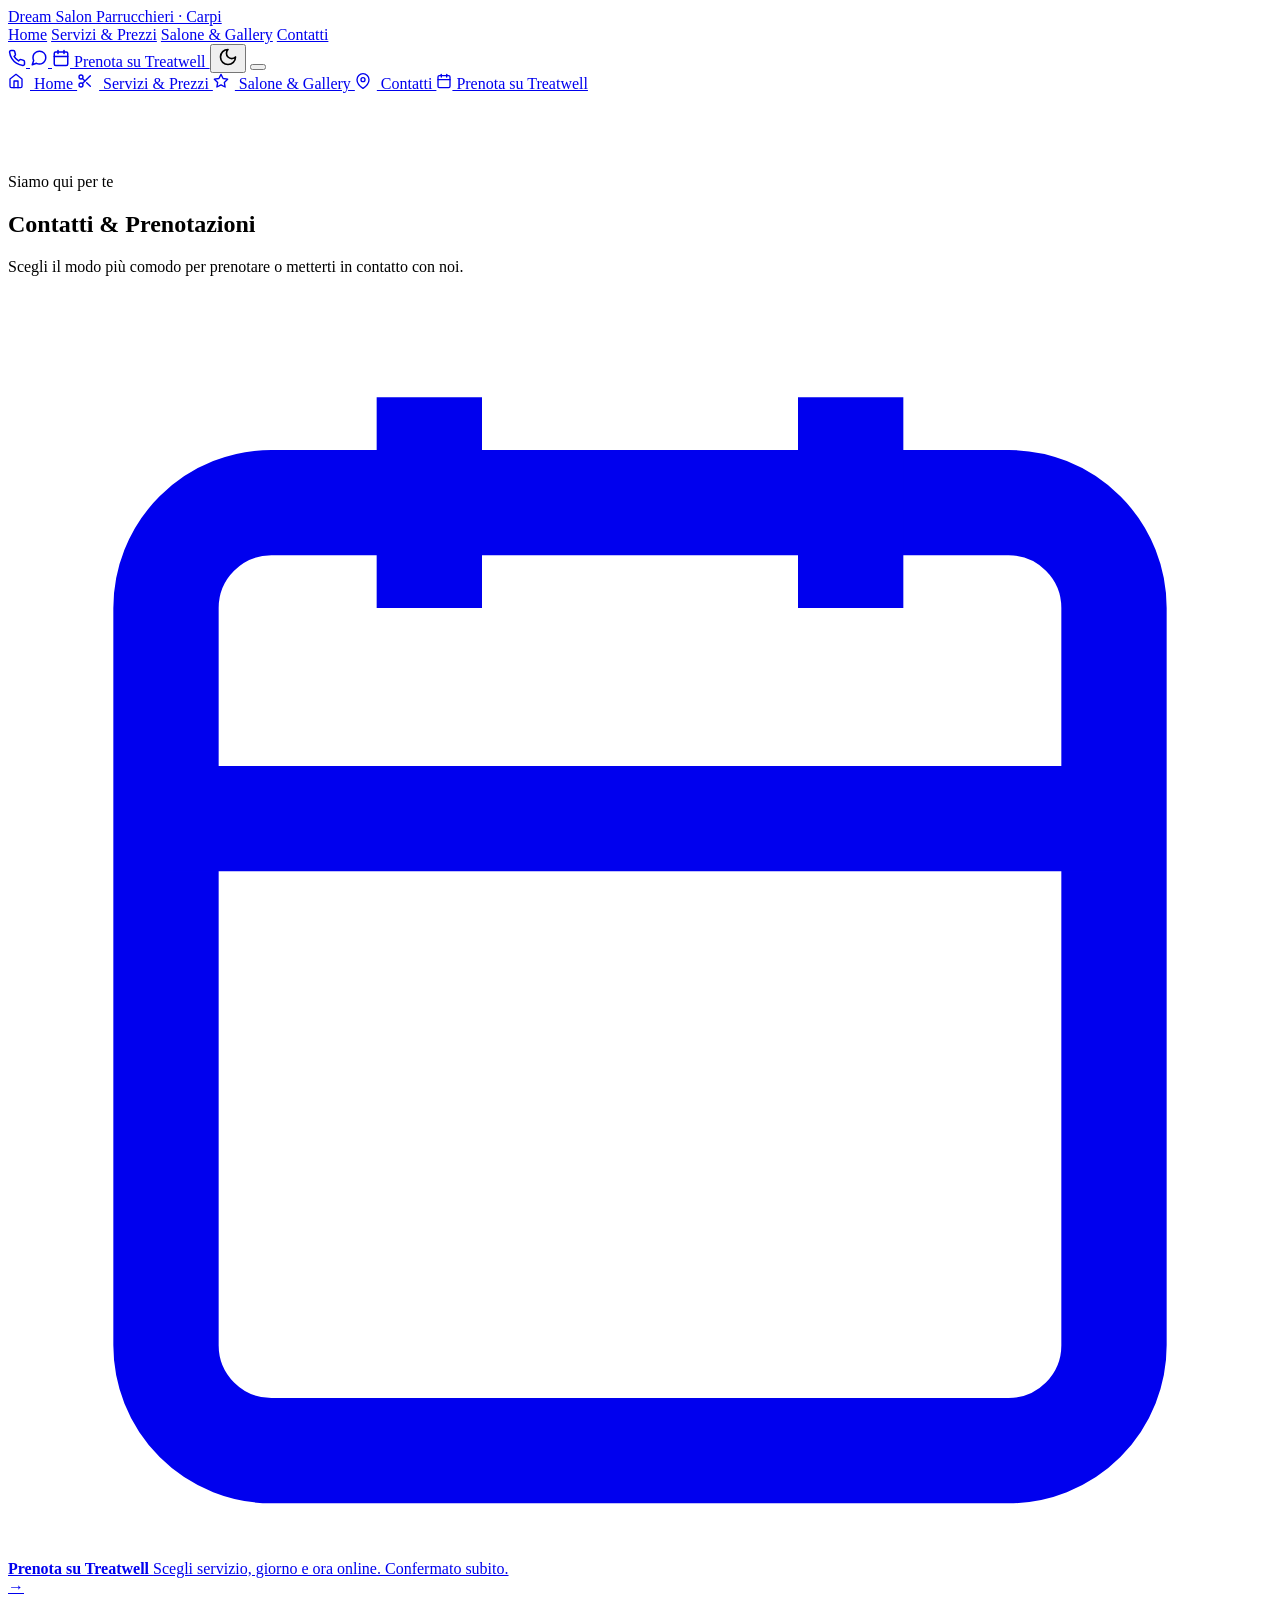
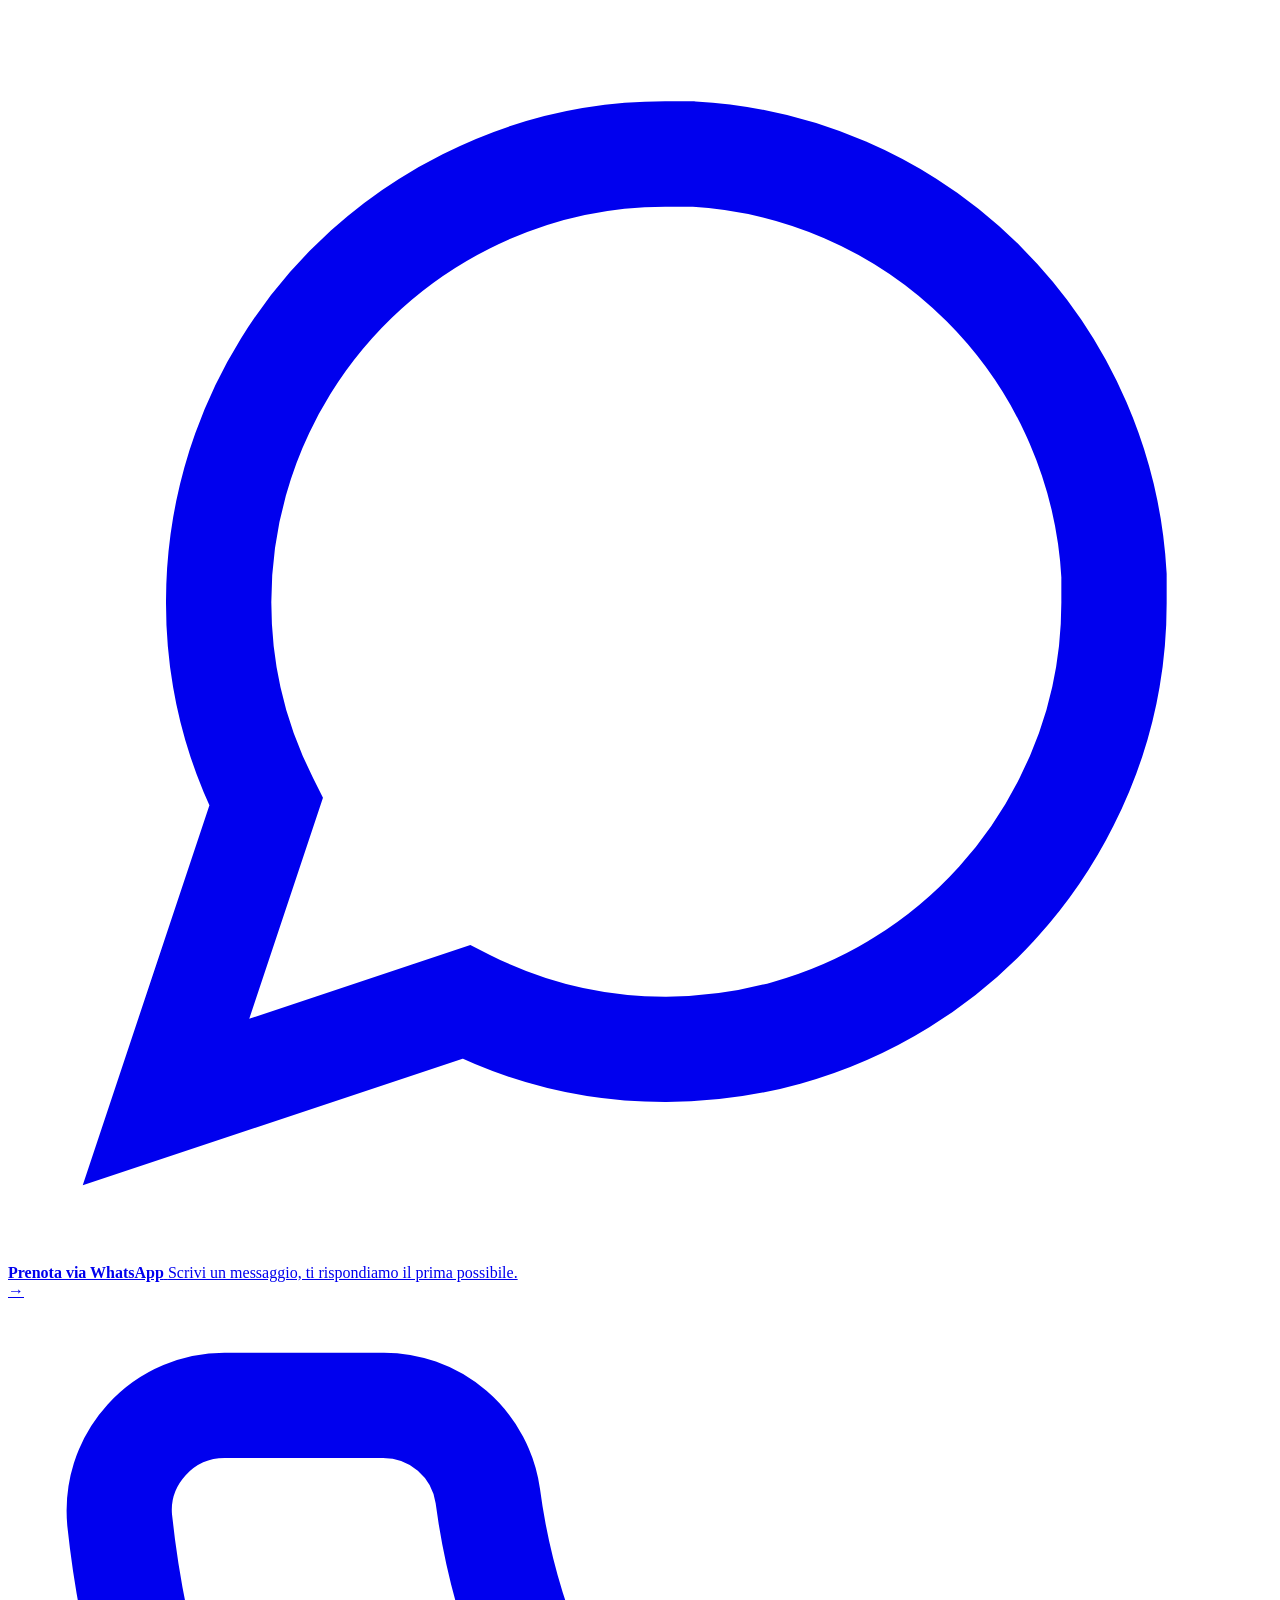
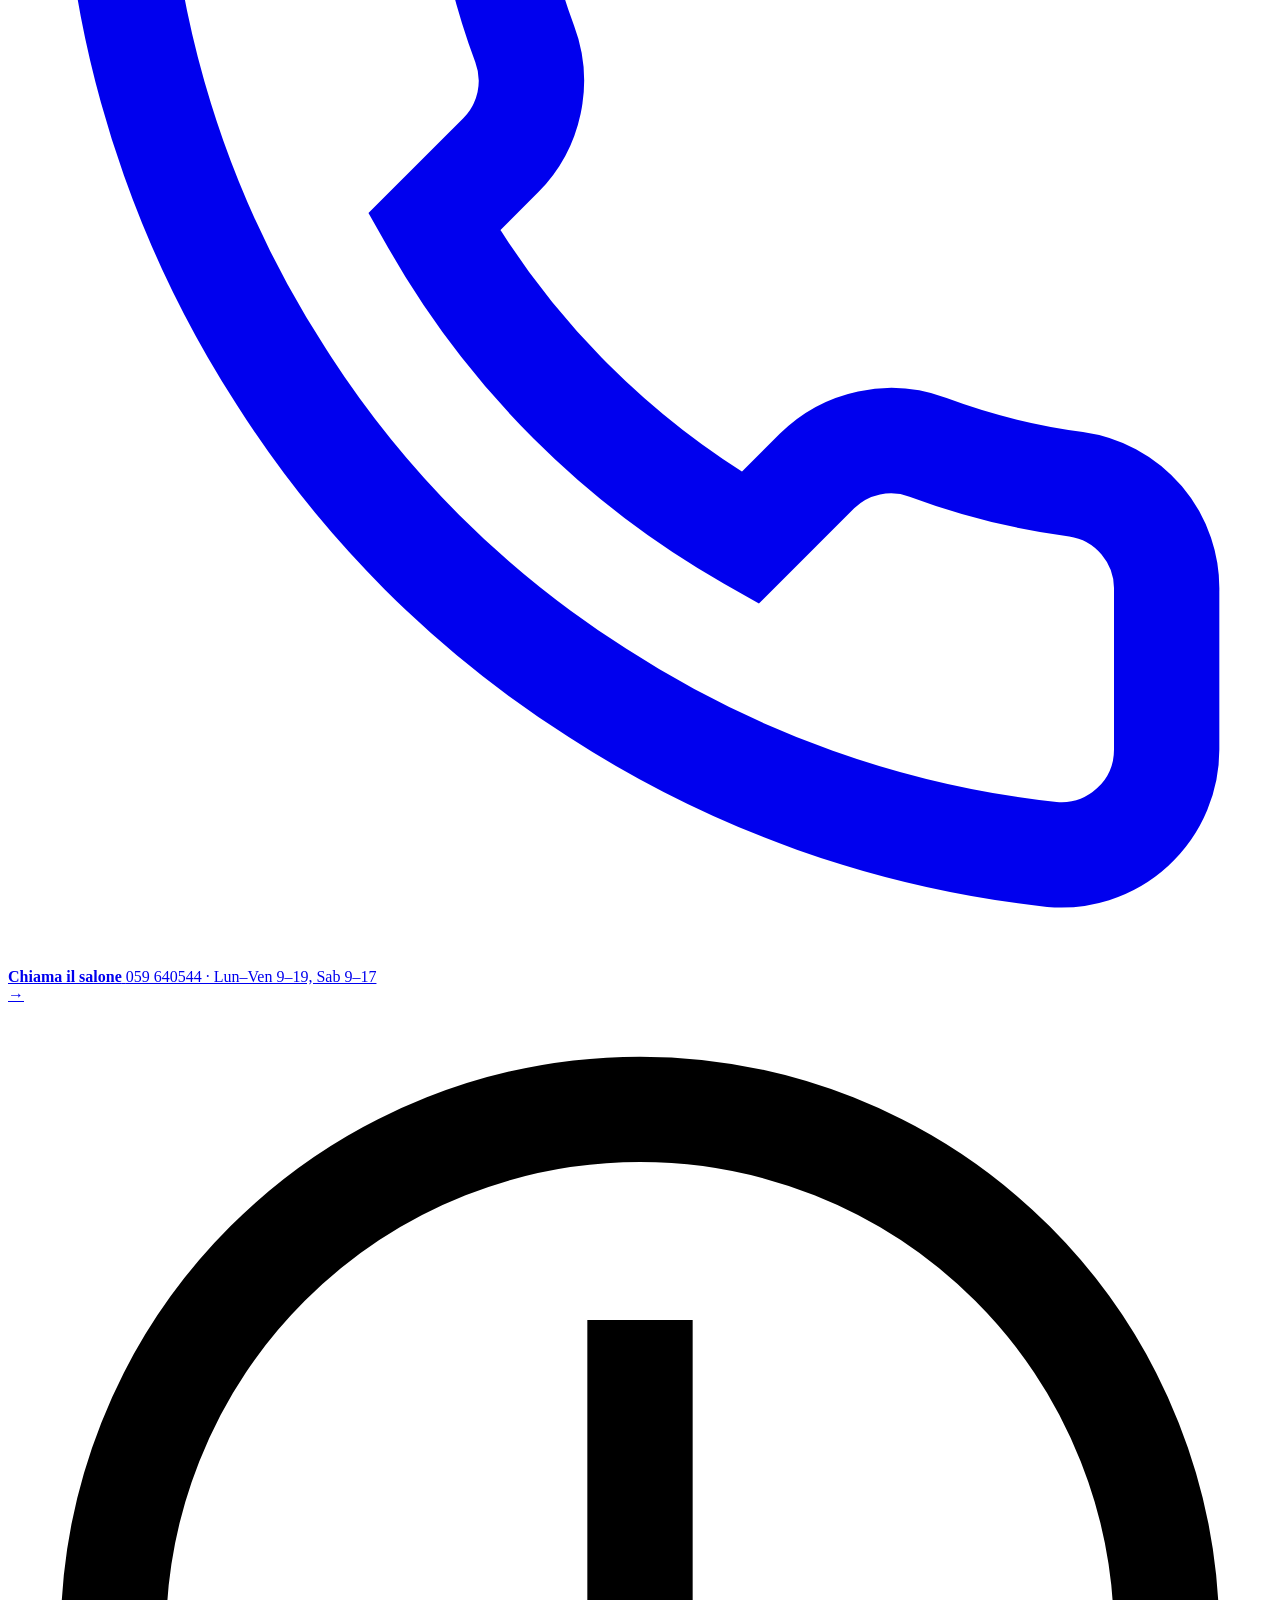
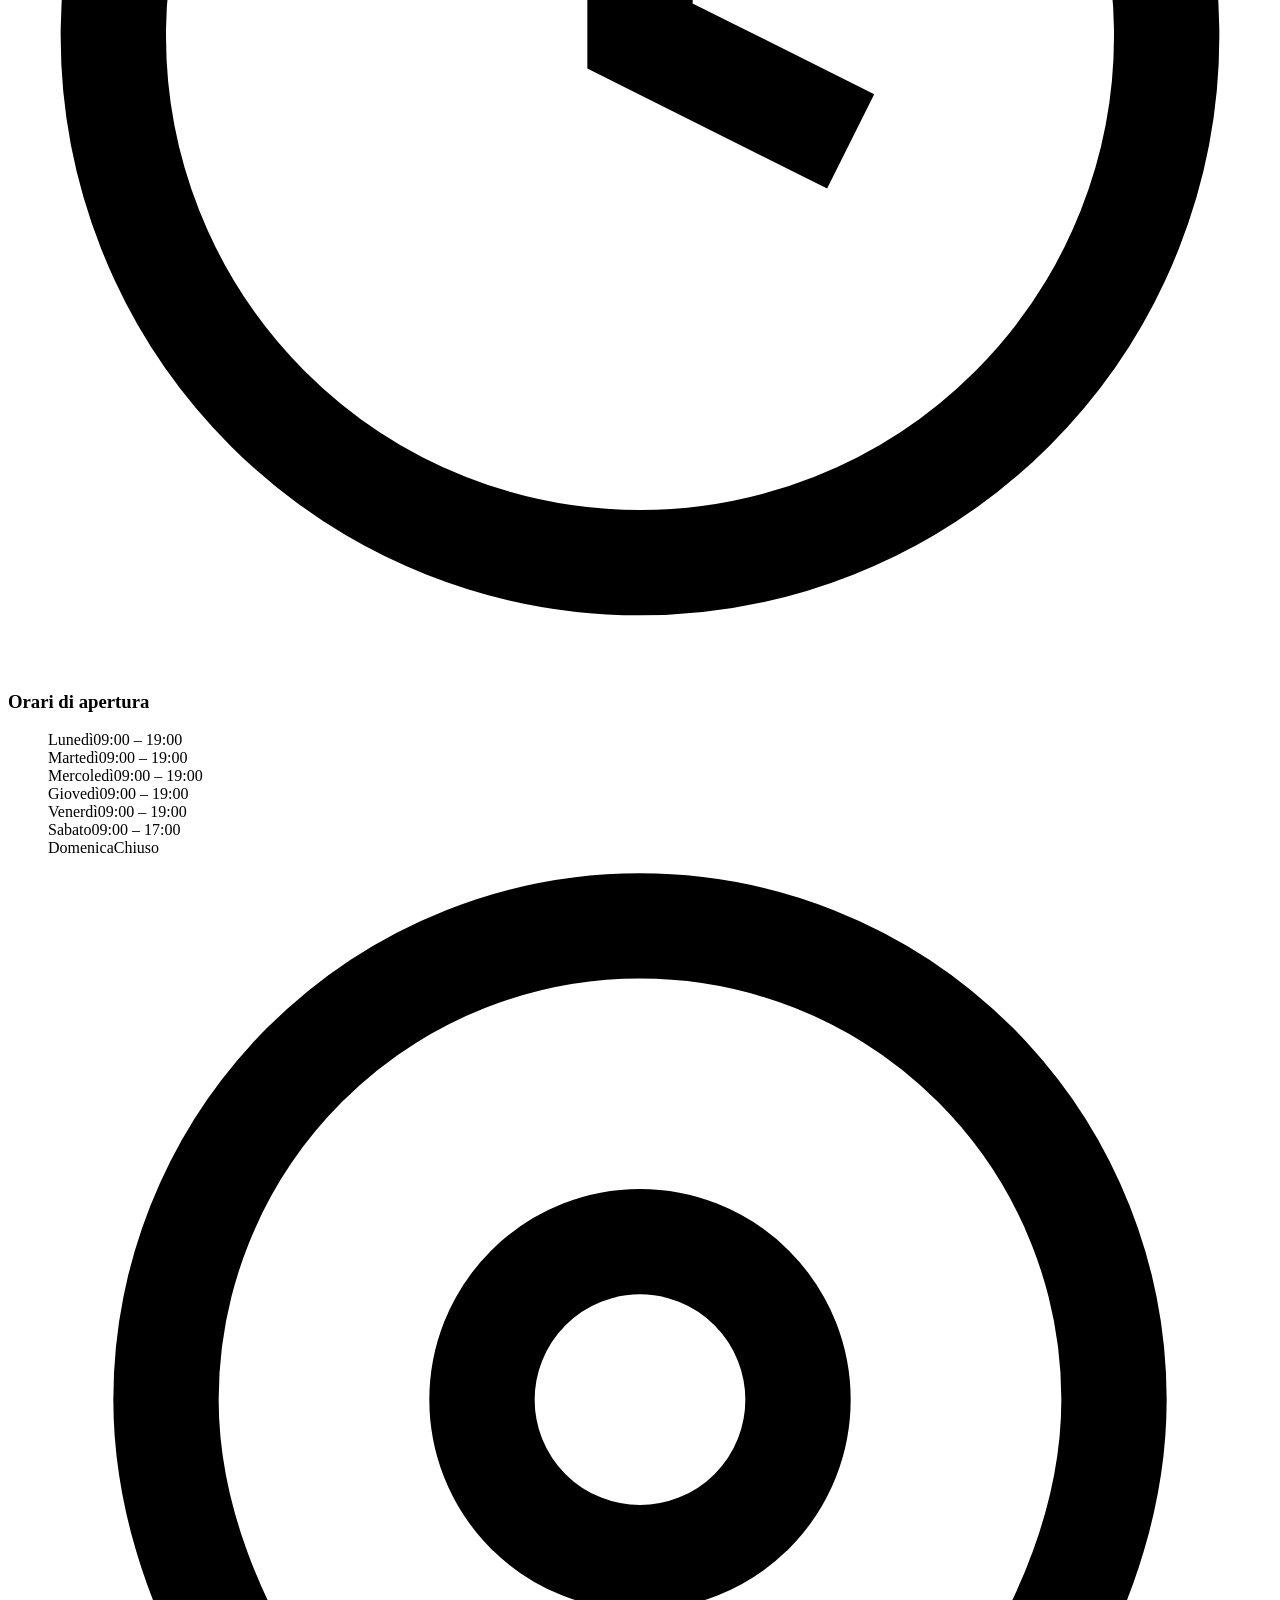
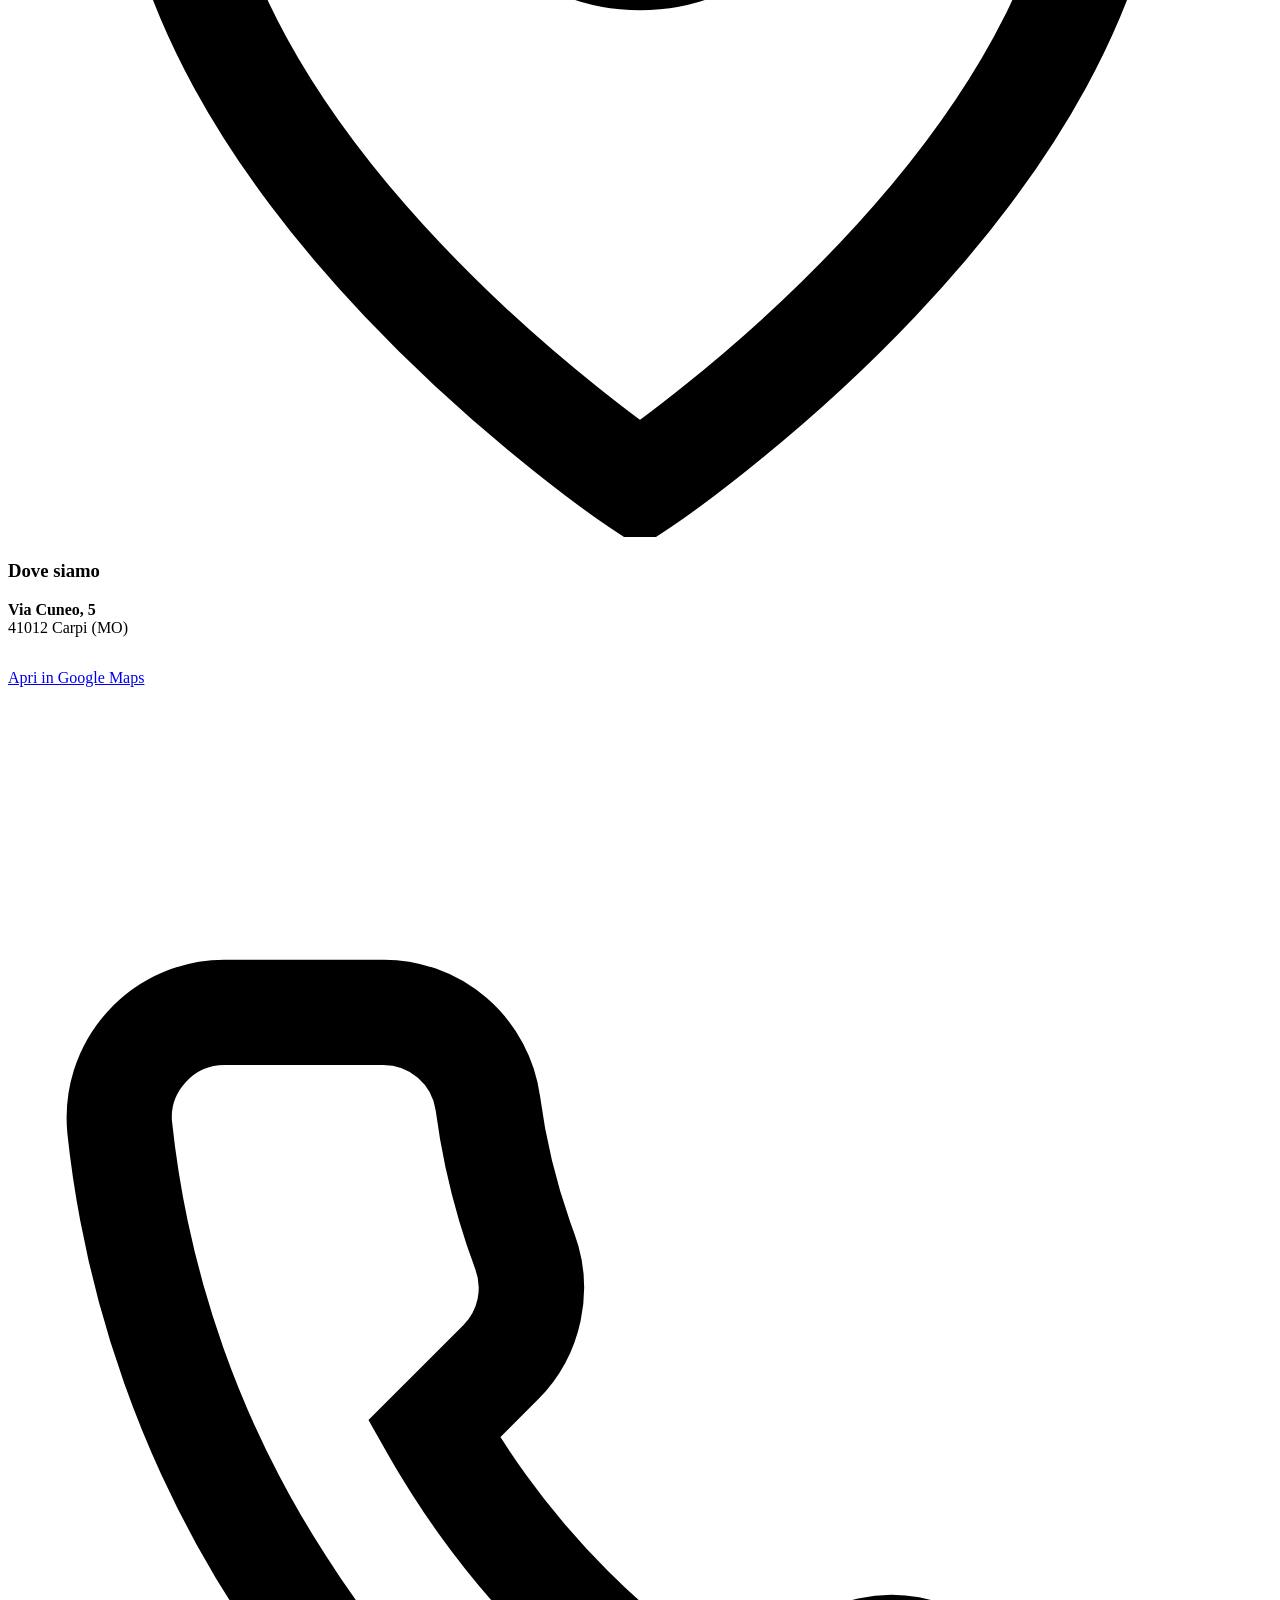
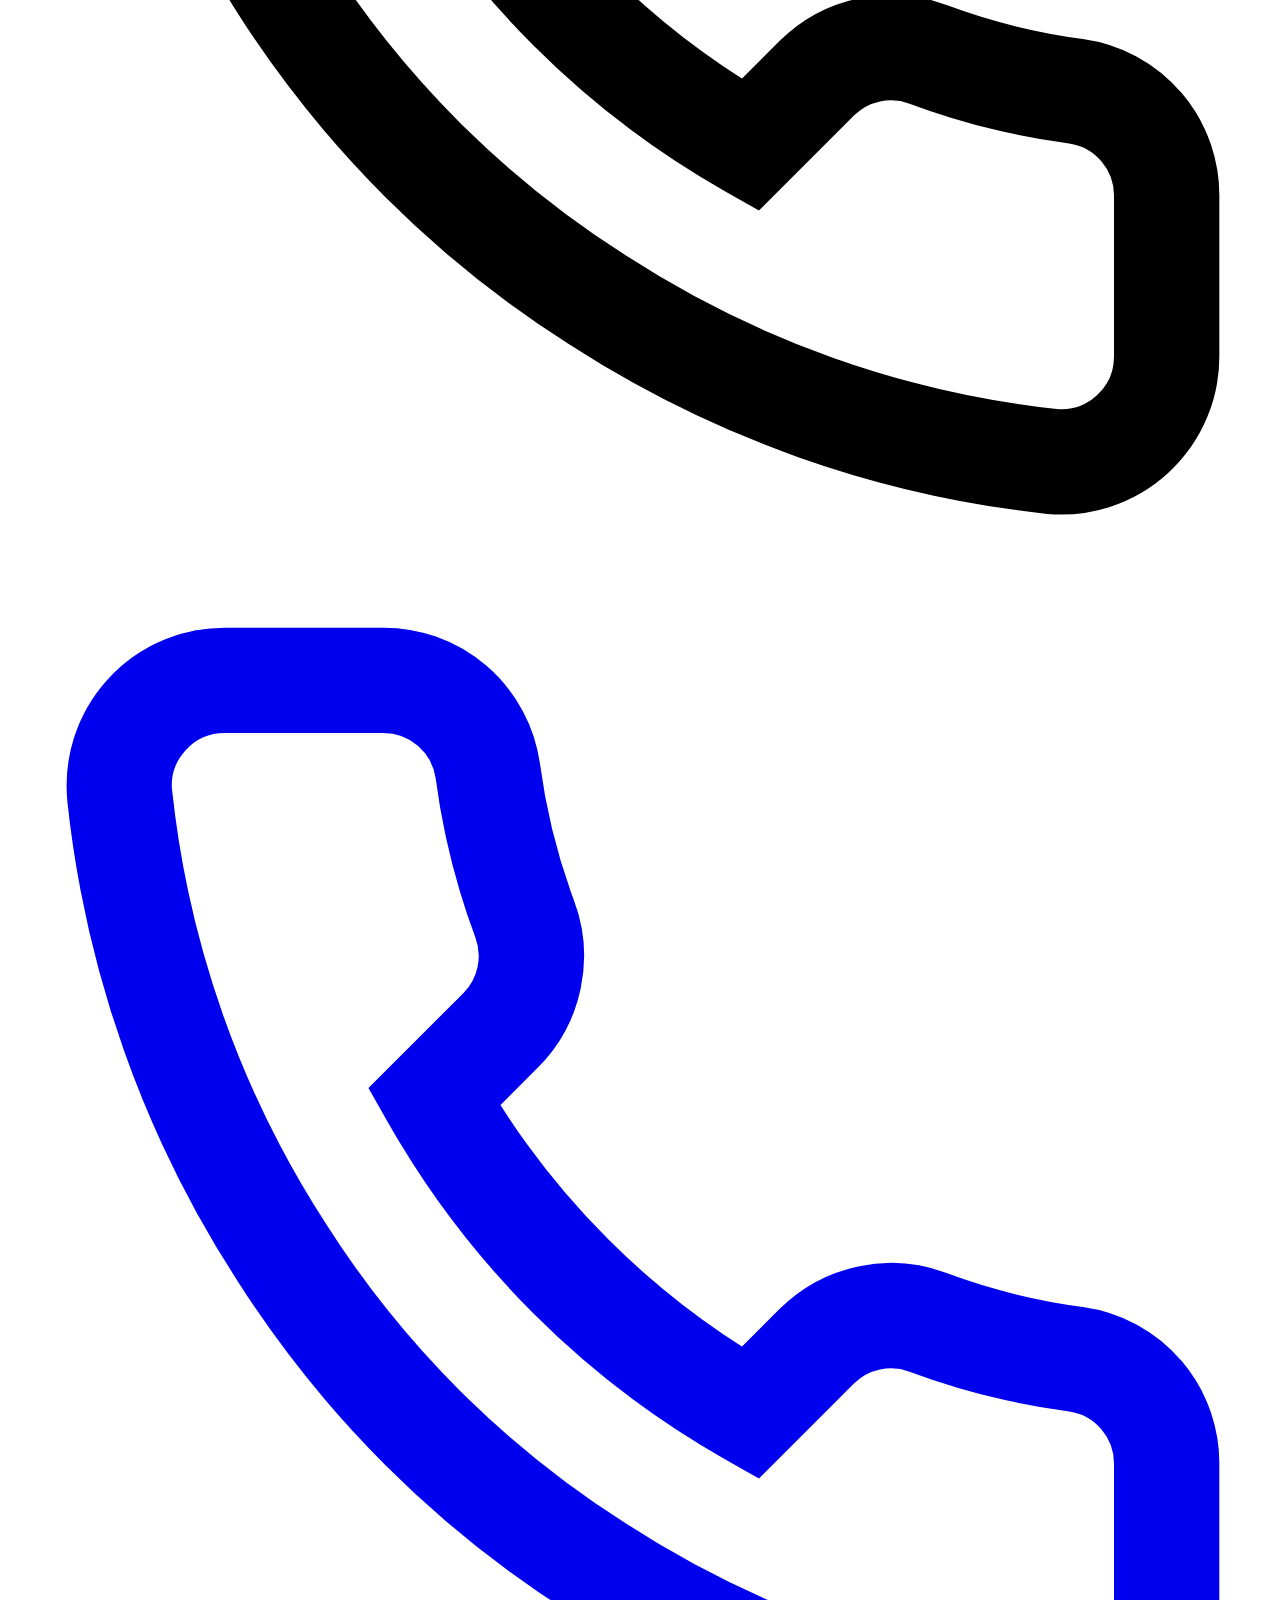
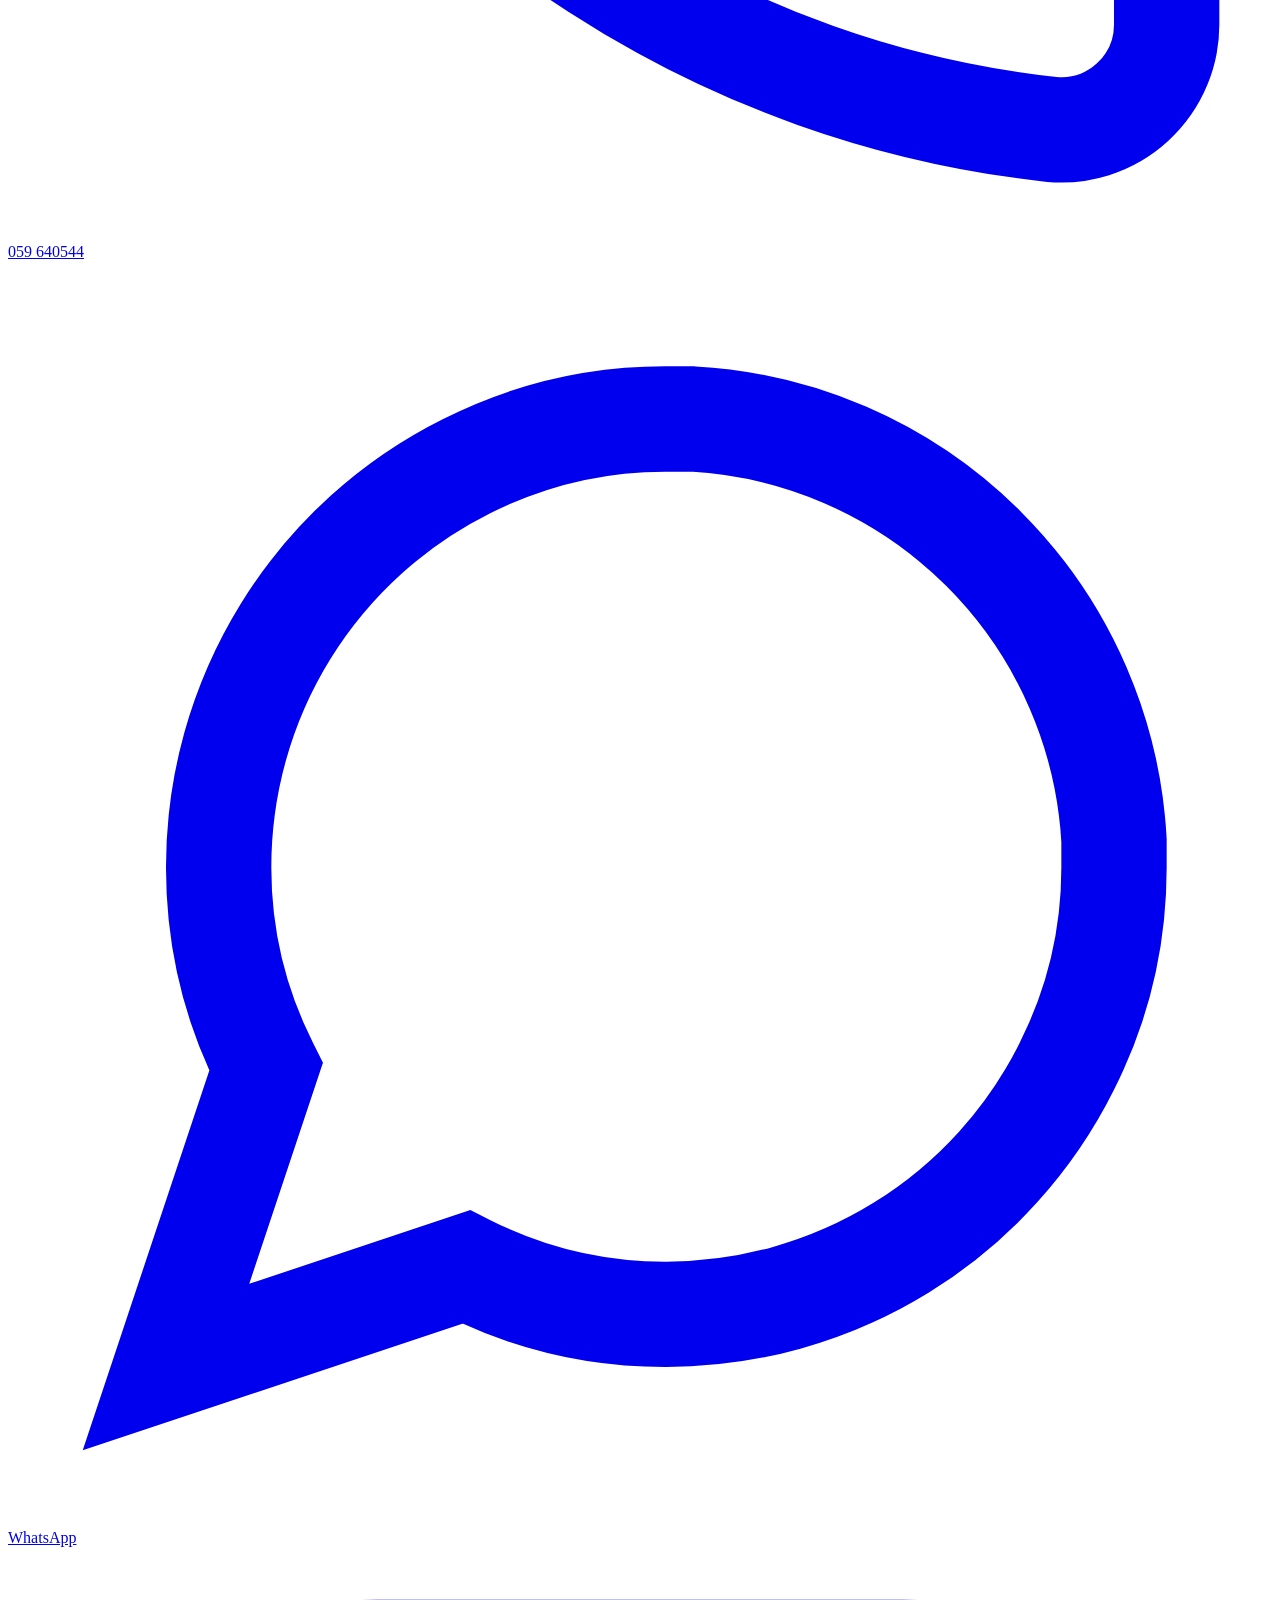
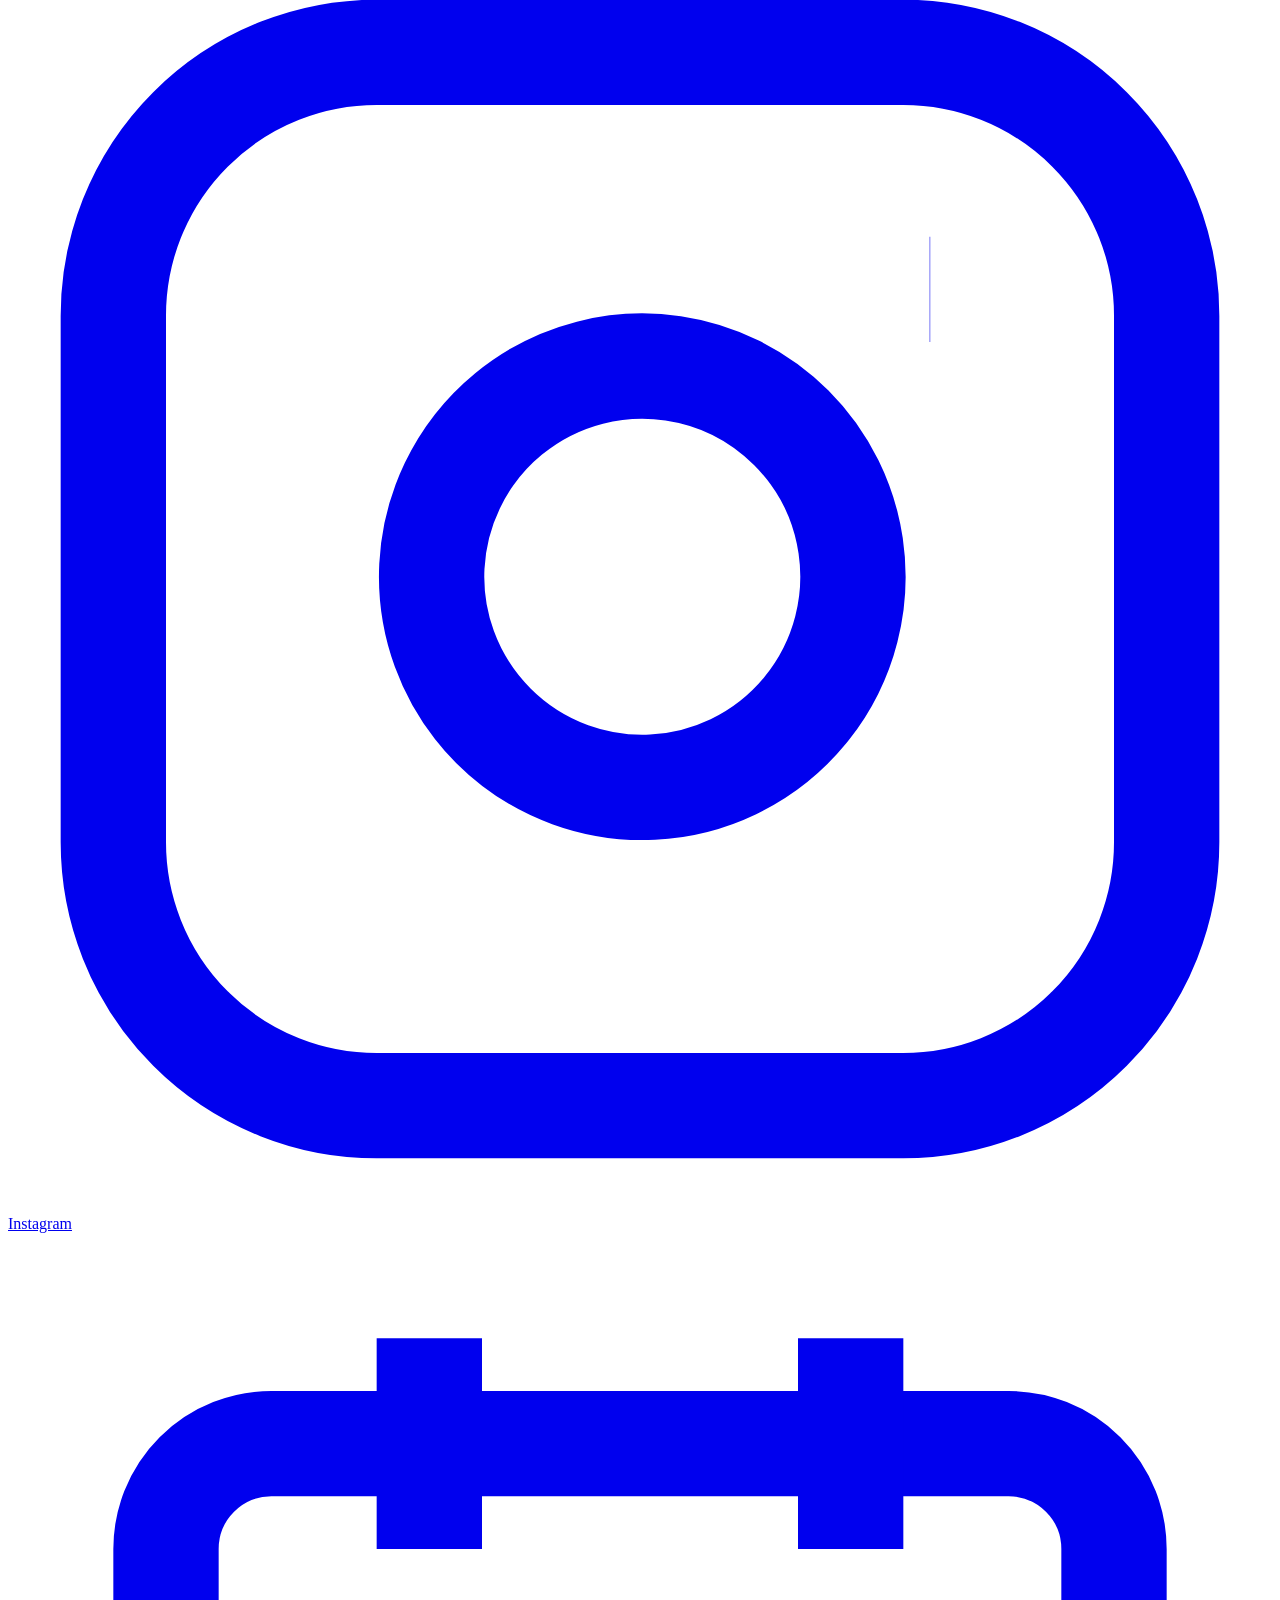
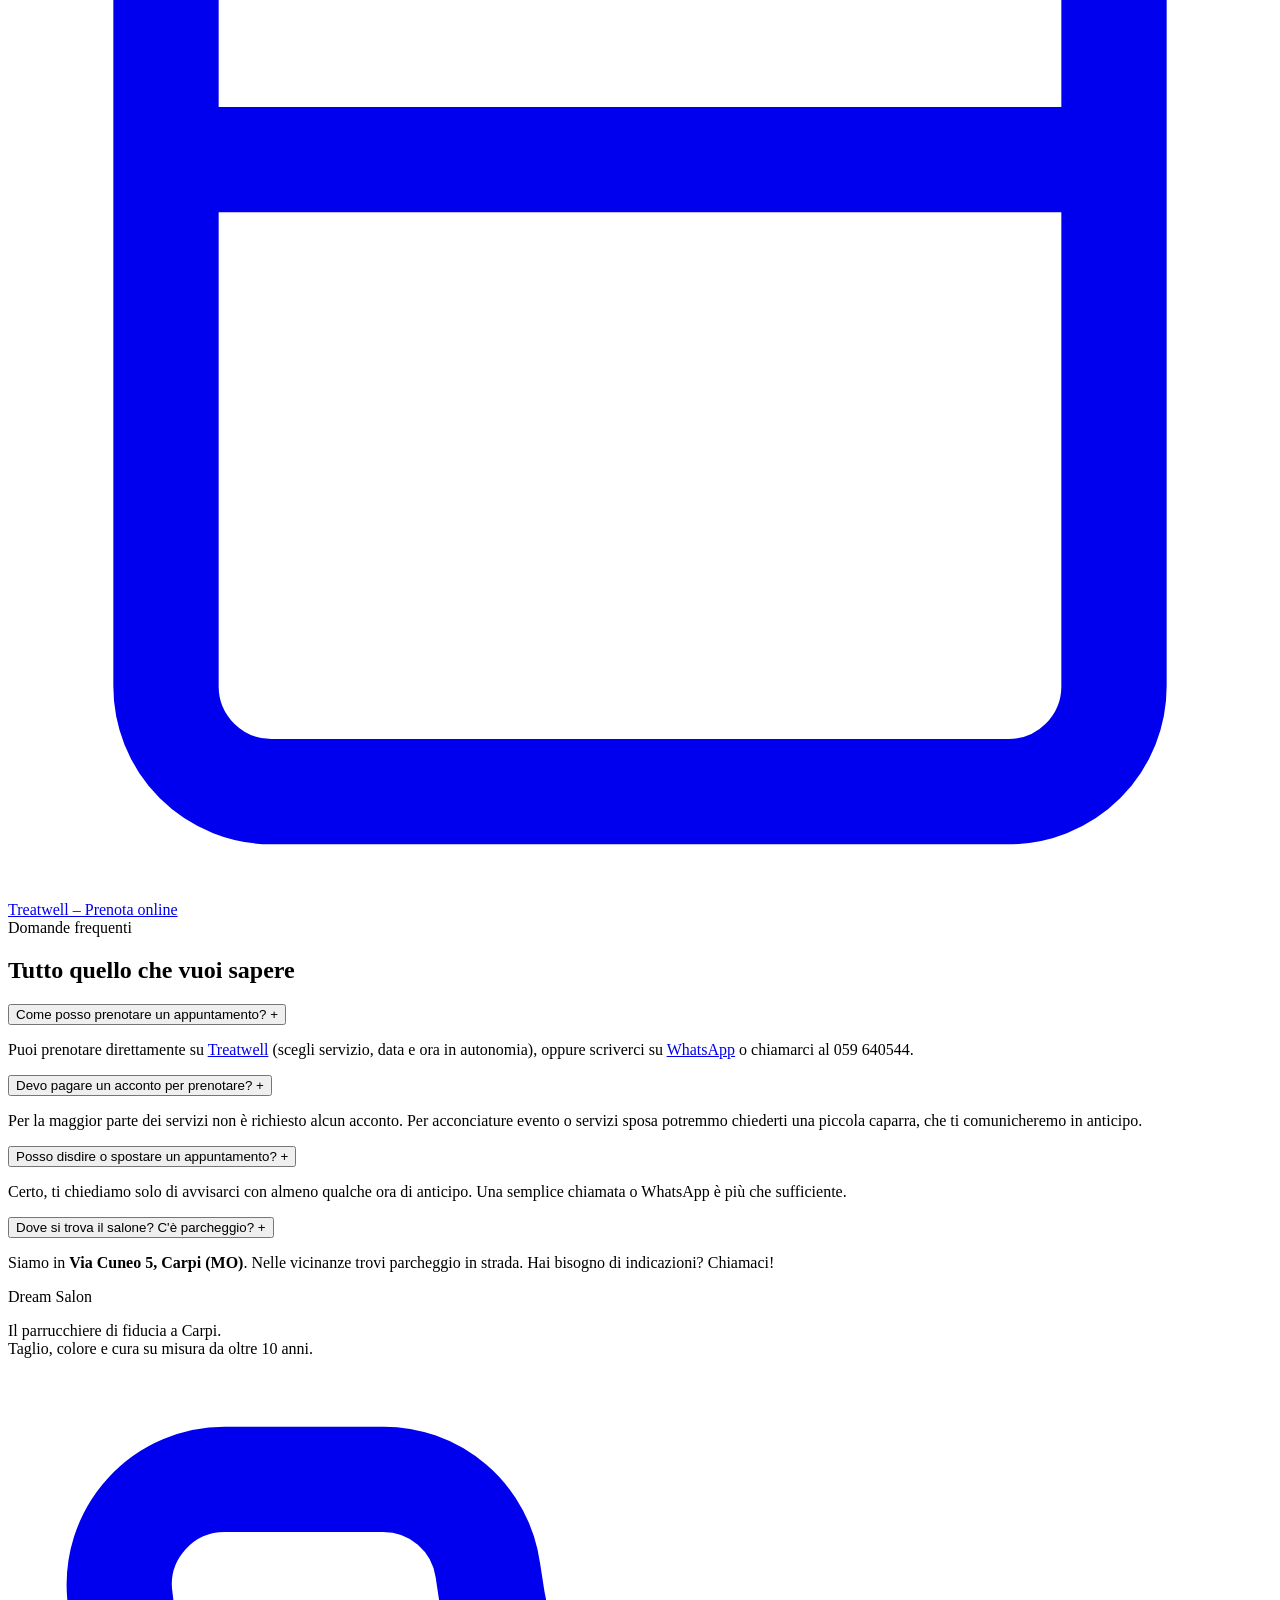
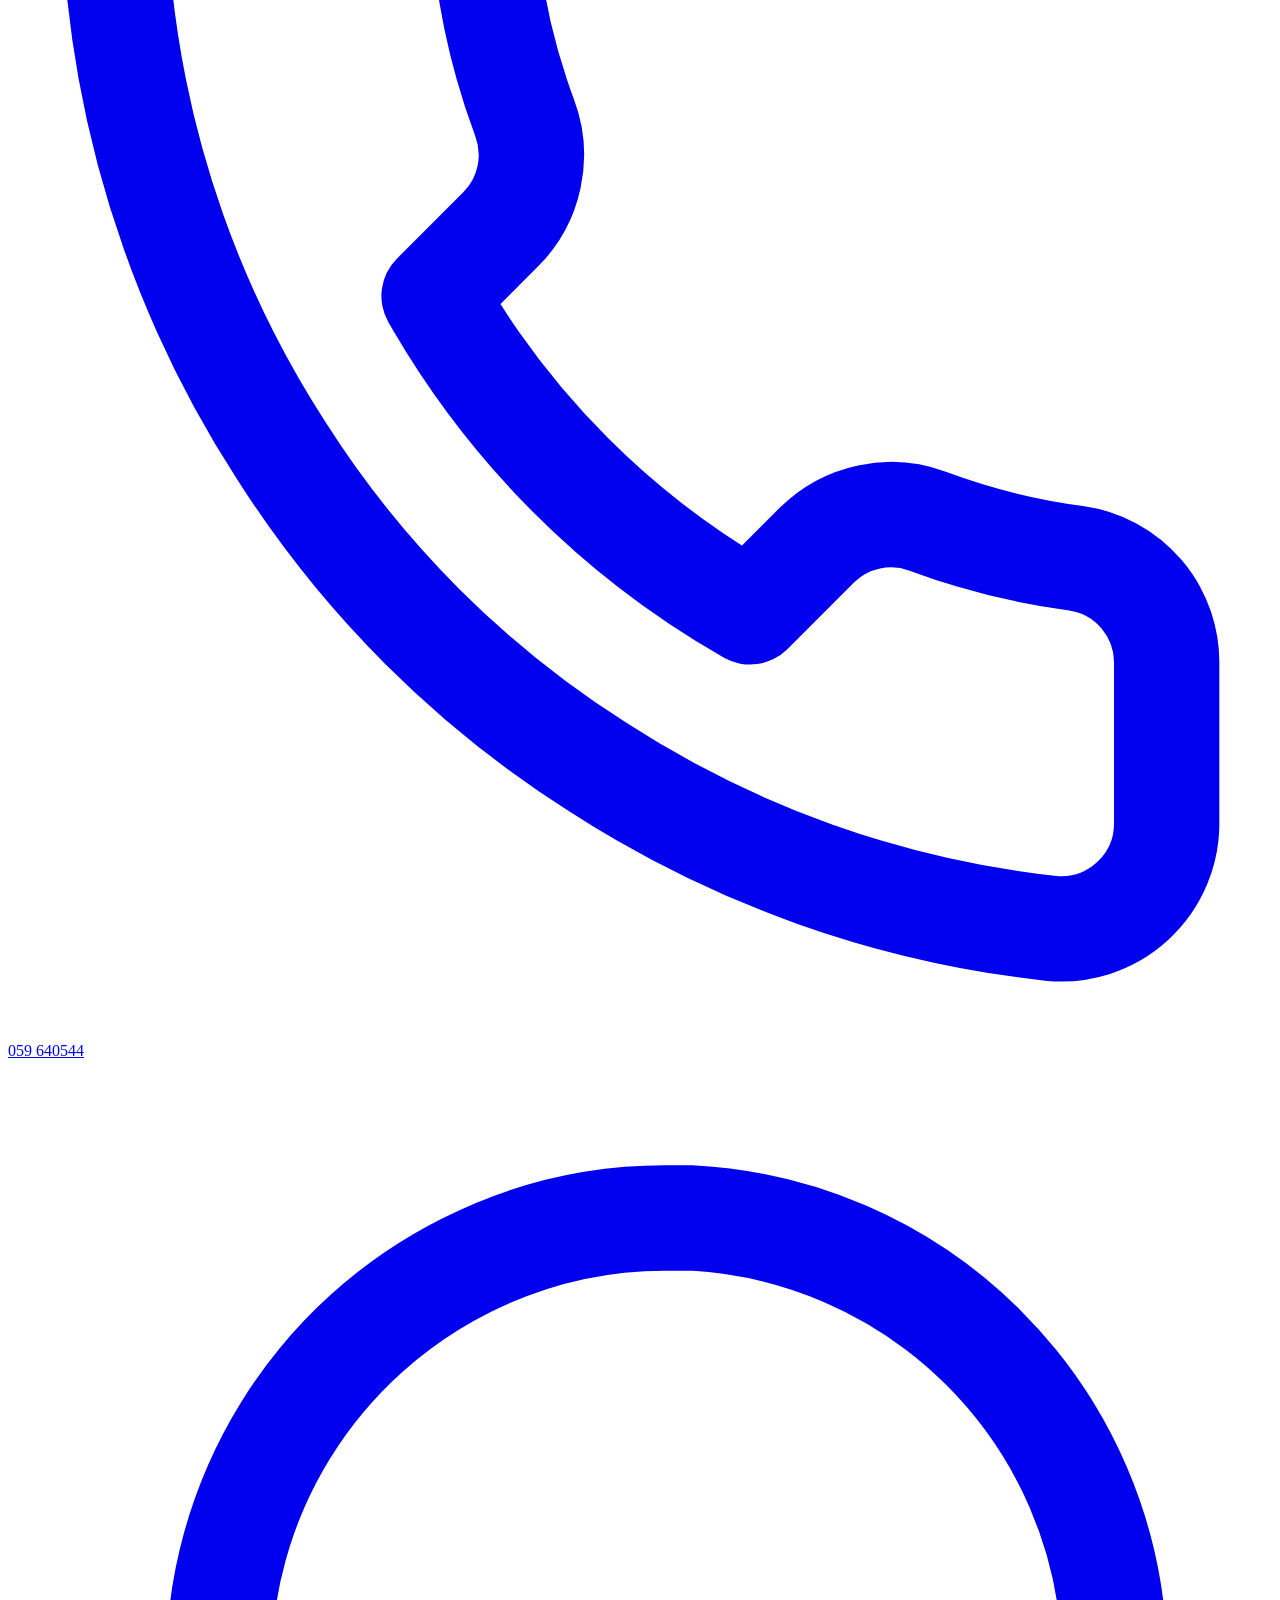
==== contatti.html @ c8427619 "Add files via upload" ====
<!doctype html>
<html lang="it">

<head>
  <meta charset="UTF-8">
  <meta name="viewport" content="width=device-width, initial-scale=1.0">
  <title>Contatti & Prenota | Dream Salon Parrucchieri Carpi</title>
  <meta name="description"
    content="Contatta Dream Salon a Carpi: prenota su Treatwell, scrivi su WhatsApp o chiamaci. Siamo in Via Cuneo 5, Carpi (MO). Lunedì–Venerdì 9–19, Sabato 9–17.">
  <link rel="canonical" href="https://www.dreamsaloncarpi.it/contatti.html">
  <link rel="preconnect" href="https://fonts.googleapis.com">
  <link rel="preconnect" href="https://fonts.gstatic.com" crossorigin>
  <link
    href="https://fonts.googleapis.com/css2?family=Playfair+Display:ital,wght@0,500;0,600;0,700;0,800;1,600&family=Poppins:wght@300;400;500;600;700&display=swap"
    rel="stylesheet">
  <link rel="stylesheet" href="css/style.css">
  <script src="js/main.js" defer></script>

  <script type="application/ld+json">
{
  "@context": "https://schema.org",
  "@type": "HairSalon",
  "name": "Dream Salon Parrucchieri",
  "image": "https://www.dreamsaloncarpi.it/img/salon_hero.png",
  "address": {
    "@type": "PostalAddress",
    "streetAddress": "Via Cuneo, 5",
    "addressLocality": "Carpi",
    "addressRegion": "MO",
    "postalCode": "41012",
    "addressCountry": "IT"
  },
  "telephone": "+39 059 640544",
  "url": "https://www.dreamsaloncarpi.it",
  "sameAs": [
    "https://www.treatwell.it/salone/dream-salon-carpi/"
  ],
  "openingHoursSpecification": [
    { "@type": "OpeningHoursSpecification", "dayOfWeek": ["Monday","Tuesday","Wednesday","Thursday","Friday"], "opens": "09:00", "closes": "19:00" },
    { "@type": "OpeningHoursSpecification", "dayOfWeek": ["Saturday"], "opens": "09:00", "closes": "17:00" }
  ]
}
</script>
  <link rel="icon" type="image/x-icon" href="favicon.ico">
</head>

<body>

  <!-- HEADER -->
  <header id="main-header">
    <div class="header-inner">
      <a href="index.html" class="logo-wrap" id="logo">
        <span class="logo-name">Dream Salon</span>
        <span class="logo-sub">Parrucchieri · Carpi</span>
      </a>
      <nav class="main-nav" aria-label="Navigazione principale">
        <a href="index.html" class="nav-link">Home</a>
        <a href="servizi.html" class="nav-link">Servizi &amp; Prezzi</a>
        <a href="salone.html" class="nav-link">Salone &amp; Gallery</a>
        <a href="contatti.html" class="nav-link active">Contatti</a>
      </nav>
      <div class="header-cta">
        <a href="tel:+390596440544" class="icon-btn" title="Chiama il salone" id="header-call-btn">
          <svg xmlns="http://www.w3.org/2000/svg" width="18" height="18" viewBox="0 0 24 24" fill="none"
            stroke="currentColor" stroke-width="2" stroke-linecap="round" stroke-linejoin="round" class="ui-icon">
            <path
              d="M22 16.92v3a2 2 0 0 1-2.18 2 19.79 19.79 0 0 1-8.63-3.07 19.5 19.5 0 0 1-6-6 19.79 19.79 0 0 1-3.07-8.67A2 2 0 0 1 4.11 2h3a2 2 0 0 1 2 1.72 12.84 12.84 0 0 0 .7 2.81 2 2 0 0 1-.45 2.11L8.09 9.91a16 16 0 0 0 6 6l1.27-1.27a2 2 0 0 1 2.11-.45 12.84 12.84 0 0 0 2.81.7A2 2 0 0 1 22 16.92z">
            </path>
          </svg>
        </a>
        <a href="https://wa.me/390596440544?text=Ciao!%20Vorrei%20prenotare%20da%20Dream%20Salon." class="icon-btn"
          title="WhatsApp" id="header-wa-btn" target="_blank" rel="noopener">
          <svg xmlns="http://www.w3.org/2000/svg" width="18" height="18" viewBox="0 0 24 24" fill="none"
            stroke="currentColor" stroke-width="2" stroke-linecap="round" stroke-linejoin="round" class="ui-icon">
            <path
              d="M21 11.5a8.38 8.38 0 0 1-.9 3.8 8.5 8.5 0 0 1-7.6 4.7 8.38 8.38 0 0 1-3.8-.9L3 21l1.9-5.7a8.38 8.38 0 0 1-.9-3.8 8.5 8.5 0 0 1 4.7-7.6 8.38 8.38 0 0 1 3.8-.9h.5a8.48 8.48 0 0 1 8 8v.5z">
            </path>
          </svg>
        </a>
        <a href="https://www.treatwell.it/salone/dream-salon-carpi/" class="btn btn-primary header-book-btn"
          id="header-treatwell-btn" target="_blank" rel="noopener">
          <svg xmlns="http://www.w3.org/2000/svg" width="18" height="18" viewBox="0 0 24 24" fill="none"
            stroke="currentColor" stroke-width="2" stroke-linecap="round" stroke-linejoin="round" class="ui-icon">
            <rect x="3" y="4" width="18" height="18" rx="2" ry="2"></rect>
            <line x1="16" y1="2" x2="16" y2="6"></line>
            <line x1="8" y1="2" x2="8" y2="6"></line>
            <line x1="3" y1="10" x2="21" y2="10"></line>
          </svg> Prenota su Treatwell
        </a>
        <button id="theme-toggle" class="theme-toggle" aria-label="Cambia tema">
          <svg xmlns="http://www.w3.org/2000/svg" width="20" height="20" viewBox="0 0 24 24" fill="none"
            stroke="currentColor" stroke-width="2" stroke-linecap="round" stroke-linejoin="round" class="ui-icon">
            <path d="M12 3a6 6 0 0 0 9 9 9 9 0 1 1-9-9Z"></path>
          </svg>
        </button>
        <button class="hamburger" id="hamburger" aria-label="Menu" aria-expanded="false">
          <span></span><span></span><span></span>
        </button>
      </div>
    </div>

    <div class="mobile-menu" id="mobile-menu">
      <a href="index.html" class="mobile-nav-link">
        <svg xmlns="http://www.w3.org/2000/svg" width="16" height="16" viewBox="0 0 24 24" fill="none"
          stroke="currentColor" stroke-width="2" stroke-linecap="round" stroke-linejoin="round" class="ui-icon"
          style="margin-right:6px;">
          <path d="m3 9 9-7 9 7v11a2 2 0 0 1-2 2H5a2 2 0 0 1-2-2z"></path>
          <polyline points="9 22 9 12 15 12 15 22"></polyline>
        </svg> Home
      </a>
      <a href="servizi.html" class="mobile-nav-link">
        <svg xmlns="http://www.w3.org/2000/svg" width="16" height="16" viewBox="0 0 24 24" fill="none"
          stroke="currentColor" stroke-width="2" stroke-linecap="round" stroke-linejoin="round" class="ui-icon"
          style="margin-right:6px;">
          <circle cx="6" cy="6" r="3"></circle>
          <circle cx="6" cy="18" r="3"></circle>
          <line x1="20" y1="4" x2="8.12" y2="15.88"></line>
          <line x1="14.47" y1="14.48" x2="20" y2="20"></line>
          <line x1="8.12" y1="8.12" x2="12" y2="12"></line>
        </svg> Servizi & Prezzi
      </a>
      <a href="salone.html" class="mobile-nav-link">
        <svg xmlns="http://www.w3.org/2000/svg" width="16" height="16" viewBox="0 0 24 24" fill="none"
          stroke="currentColor" stroke-width="2" stroke-linecap="round" stroke-linejoin="round" class="ui-icon"
          style="margin-right:6px;">
          <polygon
            points="12 2 15.09 8.26 22 9.27 17 14.14 18.18 21.02 12 17.77 5.82 21.02 7 14.14 2 9.27 8.91 8.26 12 2">
          </polygon>
        </svg> Salone & Gallery
      </a>
      <a href="contatti.html" class="mobile-nav-link">
        <svg xmlns="http://www.w3.org/2000/svg" width="16" height="16" viewBox="0 0 24 24" fill="none"
          stroke="currentColor" stroke-width="2" stroke-linecap="round" stroke-linejoin="round" class="ui-icon"
          style="margin-right:6px;">
          <path d="M21 10c0 7-9 13-9 13s-9-6-9-13a9 9 0 0 1 18 0z"></path>
          <circle cx="12" cy="10" r="3"></circle>
        </svg> Contatti
      </a>
      <a href="https://www.treatwell.it/salone/dream-salon-carpi/" class="btn btn-primary" id="mobile-menu-treatwell"
        target="_blank" rel="noopener">
        <svg xmlns="http://www.w3.org/2000/svg" width="16" height="16" viewBox="0 0 24 24" fill="none"
          stroke="currentColor" stroke-width="2" stroke-linecap="round" stroke-linejoin="round" class="ui-icon">
          <rect x="3" y="4" width="18" height="18" rx="2" ry="2"></rect>
          <line x1="16" y1="2" x2="16" y2="6"></line>
          <line x1="8" y1="2" x2="8" y2="6"></line>
          <line x1="3" y1="10" x2="21" y2="10"></line>
        </svg> Prenota su Treatwell
      </a>
    </div>
  </header>
  <main>
    <!-- ============================================================
     PAGE HERO
     ============================================================ -->
    <section class="contact-hero" id="contatti">
      <div class="container">
        <div class="section-header" style="padding-top: 80px;">
          <span class="eyebrow">Siamo qui per te</span>
          <h1>Contatti &amp; Prenotazioni</h1>
          <p>Scegli il modo più comodo per prenotare o metterti in contatto con noi.</p>
        </div>

        <!-- CTA CARDS PRINCIPALI -->
        <div class="contact-cta-grid" data-aos>
          <!-- Treatwell -->
          <a href="https://www.treatwell.it/salone/dream-salon-carpi/" class="contact-cta-card treatwell-card"
            id="treatwell-main-btn" target="_blank" rel="noopener">
            <div class="contact-cta-icon"><svg xmlns="http://www.w3.org/2000/svg" viewBox="0 0 24 24" fill="none" stroke="currentColor" stroke-width="2">
                <rect x="3" y="4" width="18" height="18" rx="2" ry="2"></rect>
                <line x1="16" y1="2" x2="16" y2="6"></line>
                <line x1="8" y1="2" x2="8" y2="6"></line>
                <line x1="3" y1="10" x2="21" y2="10"></line>
              </svg></div>
            <div class="contact-cta-body">
              <strong>Prenota su Treatwell</strong>
              <span>Scegli servizio, giorno e ora online. Confermato subito.</span>
            </div>
            <div class="contact-cta-arrow">→</div>
          </a>

          <!-- WhatsApp -->
          <a href="https://wa.me/390596440544?text=Ciao!%20Vorrei%20prenotare%20un%20appuntamento%20da%20Dream%20Salon.%20Potreste%20dirmi%20la%20prima%20disponibilit%C3%A0%3F"
            class="contact-cta-card whatsapp-card" id="whatsapp-main-btn" target="_blank" rel="noopener">
            <div class="contact-cta-icon"><svg xmlns="http://www.w3.org/2000/svg" viewBox="0 0 24 24" fill="none" stroke="currentColor" stroke-width="2">
                <path
                  d="M21 11.5a8.38 8.38 0 0 1-.9 3.8 8.5 8.5 0 0 1-7.6 4.7 8.38 8.38 0 0 1-3.8-.9L3 21l1.9-5.7a8.38 8.38 0 0 1-.9-3.8 8.5 8.5 0 0 1 4.7-7.6 8.38 8.38 0 0 1 3.8-.9h.5a8.48 8.48 0 0 1 8 8v.5z">
                </path>
              </svg></div>
            <div class="contact-cta-body">
              <strong>Prenota via WhatsApp</strong>
              <span>Scrivi un messaggio, ti rispondiamo il prima possibile.</span>
            </div>
            <div class="contact-cta-arrow">→</div>
          </a>

          <!-- Telefono -->
          <a href="tel:+390596440544" class="contact-cta-card phone-card" id="phone-main-btn">
            <div class="contact-cta-icon"><svg xmlns="http://www.w3.org/2000/svg" viewBox="0 0 24 24" fill="none" stroke="currentColor" stroke-width="2">
                <path
                  d="M22 16.92v3a2 2 0 0 1-2.18 2 19.79 19.79 0 0 1-8.63-3.07 19.5 19.5 0 0 1-6-6 19.79 19.79 0 0 1-3.07-8.67A2 2 0 0 1 4.11 2h3a2 2 0 0 1 2 1.72 12.84 12.84 0 0 0 .7 2.81 2 2 0 0 1-.45 2.11L8.09 9.91a16 16 0 0 0 6 6l1.27-1.27a2 2 0 0 1 2.11-.45 12.84 12.84 0 0 0 2.81.7A2 2 0 0 1 22 16.92z">
                </path>
              </svg></div>
            <div class="contact-cta-body">
              <strong>Chiama il salone</strong>
              <span>059 640544 · Lun–Ven 9–19, Sab 9–17</span>
            </div>
            <div class="contact-cta-arrow">→</div>
          </a>
        </div>
      </div>
    </section>

    <!-- ============================================================
     INFO SALONE
     ============================================================ -->
    <section class="contact-info-section">
      <div class="container">
        <div class="contact-info-grid">

          <!-- Orari -->
          <div class="contact-info-card" data-aos>
            <div class="contact-info-icon"><svg xmlns="http://www.w3.org/2000/svg" viewBox="0 0 24 24" fill="none" stroke="currentColor" stroke-width="2">
                <circle cx="12" cy="12" r="10"></circle>
                <polyline points="12 6 12 12 16 14"></polyline>
              </svg></div>
            <h3>Orari di apertura</h3>
            <ul class="hours-list">
              <div class="hours-row"><span>Lunedì</span><span>09:00 – 19:00</span></div>
              <div class="hours-row"><span>Martedì</span><span>09:00 – 19:00</span></div>
              <div class="hours-row"><span>Mercoledì</span><span>09:00 – 19:00</span></div>
              <div class="hours-row"><span>Giovedì</span><span>09:00 – 19:00</span></div>
              <div class="hours-row"><span>Venerdì</span><span>09:00 – 19:00</span></div>
              <div class="hours-row"><span>Sabato</span><span>09:00 – 17:00</span></div>
              <div class="hours-row closed"><span>Domenica</span><span>Chiuso</span></div>
            </ul>
          </div>

          <!-- Indirizzo -->
          <div class="contact-info-card" data-aos data-delay="100">
            <div class="contact-info-icon"><svg xmlns="http://www.w3.org/2000/svg" viewBox="0 0 24 24" fill="none" stroke="currentColor" stroke-width="2">
                <path d="M21 10c0 7-9 13-9 13s-9-6-9-13a9 9 0 0 1 18 0z"></path>
                <circle cx="12" cy="10" r="3"></circle>
              </svg></div>
            <h3>Dove siamo</h3>
            <p><strong>Via Cuneo, 5</strong><br>41012 Carpi (MO)</p>
            <a href="https://www.google.com/maps?q=Via+Cuneo+5+Carpi+MO" class="btn btn-outline-dark" id="maps-btn"
              target="_blank" rel="noopener" style="margin-top:16px; display:inline-block;"> Apri in Google Maps
            </a>
            <!-- Embed mappa -->
            <div class="map-embed" style="margin-top:20px; border-radius:12px; overflow:hidden;">
              <iframe title="Dream Salon Carpi – mappa" width="100%" height="200" style="border:0; display:block;"
                loading="lazy" allowfullscreen referrerpolicy="no-referrer-when-downgrade"
                src="https://maps.google.com/maps?q=Via+Cuneo+5+Carpi+MO&t=&z=15&ie=UTF8&iwloc=&output=embed">
              </iframe>
            </div>
          </div>

          <!-- Contatti diretti -->
          <div class="contact-info-card" data-aos data-delay="200">
            <div class="contact-info-icon"><svg xmlns="http://www.w3.org/2000/svg" viewBox="0 0 24 24" fill="none" stroke="currentColor" stroke-width="2">
                <path d="M22 16.92v3a2 2 0 0 1-2.18 2 19.79 19.79 0 0 1-8.63-3.07 19.5 19.5 0 0 1-6-6 19.79 19.79 0 0 1-3.07-8.67A2 2 0 0 1 4.11 2h3a2 2 0 0 1 2 1.72 12.84 12.84 0 0 0 .7 2.81 2 2 0 0 1-.45 2.11L8.09 9.91a16 16 0 0 0 6 6l1.27-1.27a2 2 0 0 1 2.11-.45 12.84 12.84 0 0 0 2.81.7A2 2 0 0 1 22 16.92z"></path>
              </svg></div>
            <div class="contact-links">
              <a href="tel:+390596440544" class="contact-link-row" id="contact-tel-btn">
                <span class="contact-link-icon"><svg xmlns="http://www.w3.org/2000/svg" viewBox="0 0 24 24" fill="none" stroke="currentColor" stroke-width="2">
                    <path d="M22 16.92v3a2 2 0 0 1-2.18 2 19.79 19.79 0 0 1-8.63-3.07 19.5 19.5 0 0 1-6-6 19.79 19.79 0 0 1-3.07-8.67A2 2 0 0 1 4.11 2h3a2 2 0 0 1 2 1.72 12.84 12.84 0 0 0 .7 2.81 2 2 0 0 1-.45 2.11L8.09 9.91a16 16 0 0 0 6 6l1.27-1.27a2 2 0 0 1 2.11-.45 12.84 12.84 0 0 0 2.81.7A2 2 0 0 1 22 16.92z"></path>
                  </svg></span>
                <span>059 640544</span>
              </a>
              <a href="https://wa.me/390596440544?text=Ciao!%20Vorrei%20prenotare%20un%20appuntamento%20da%20Dream%20Salon."
                class="contact-link-row" id="contact-wa-btn" target="_blank" rel="noopener">
                <span class="contact-link-icon"><svg xmlns="http://www.w3.org/2000/svg" viewBox="0 0 24 24" fill="none" stroke="currentColor" stroke-width="2">
                    <path d="M21 11.5a8.38 8.38 0 0 1-.9 3.8 8.5 8.5 0 0 1-7.6 4.7 8.38 8.38 0 0 1-3.8-.9L3 21l1.9-5.7a8.38 8.38 0 0 1-.9-3.8 8.5 8.5 0 0 1 4.7-7.6 8.38 8.38 0 0 1 3.8-.9h.5a8.48 8.48 0 0 1 8 8v.5z"></path>
                  </svg></span>
                <span>WhatsApp</span>
              </a>
              <a href="https://www.instagram.com/" class="contact-link-row" id="contact-ig-btn" target="_blank"
                rel="noopener">
                <span class="contact-link-icon"><svg xmlns="http://www.w3.org/2000/svg" viewBox="0 0 24 24" fill="none" stroke="currentColor" stroke-width="2">
                    <rect x="2" y="2" width="20" height="20" rx="5" ry="5"></rect>
                    <path d="M16 11.37A4 4 0 1 1 12.63 8 4 4 0 0 1 16 11.37z"></path>
                    <line x1="17.5" y1="6.5" x2="17.51" y2="6.5"></line>
                  </svg></span>
                <span>Instagram</span>
              </a>
              <a href="https://www.treatwell.it/salone/dream-salon-carpi/" class="contact-link-row" id="contact-tw-btn"
                target="_blank" rel="noopener">
                <span class="contact-link-icon"><svg xmlns="http://www.w3.org/2000/svg" viewBox="0 0 24 24" fill="none" stroke="currentColor" stroke-width="2">
                    <rect x="3" y="4" width="18" height="18" rx="2" ry="2"></rect>
                    <line x1="16" y1="2" x2="16" y2="6"></line>
                    <line x1="8" y1="2" x2="8" y2="6"></line>
                    <line x1="3" y1="10" x2="21" y2="10"></line>
                  </svg></span>
                <span>Treatwell – Prenota online</span>
              </a>
            </div>
          </div>

        </div>
      </div>
    </section>

    <!-- ============================================================
     FAQ
     ============================================================ -->
    <section class="faq-section" id="faq">
      <div class="container">
        <div class="section-header" data-aos>
          <span class="eyebrow">Domande frequenti</span>
          <h2>Tutto quello che vuoi sapere</h2>
        </div>
        <div class="faq-list">
          <div class="faq-item" data-aos data-delay="100">
            <button class="faq-question" aria-expanded="false" id="faq-q1" aria-controls="faq-a1">
              Come posso prenotare un appuntamento?
              <span class="faq-arrow" aria-hidden="true">+</span>
            </button>
            <div class="faq-answer" id="faq-a1" role="region" aria-labelledby="faq-q1">
              <p>Puoi prenotare direttamente su <a href="https://www.treatwell.it/salone/dream-salon-carpi/"
                  target="_blank" rel="noopener">Treatwell</a> (scegli servizio, data e ora in autonomia), oppure
                scriverci su <a href="https://wa.me/390596440544?text=Ciao!%20Vorrei%20prenotare%20da%20Dream%20Salon."
                  target="_blank" rel="noopener">WhatsApp</a> o chiamarci al 059 640544.</p>
            </div>
          </div>
          <div class="faq-item" data-aos data-delay="150">
            <button class="faq-question" aria-expanded="false" id="faq-q2" aria-controls="faq-a2">
              Devo pagare un acconto per prenotare?
              <span class="faq-arrow" aria-hidden="true">+</span>
            </button>
            <div class="faq-answer" id="faq-a2" role="region" aria-labelledby="faq-q2">
              <p>Per la maggior parte dei servizi non è richiesto alcun acconto. Per acconciature evento o servizi sposa
                potremmo chiederti una piccola caparra, che ti comunicheremo in anticipo.</p>
            </div>
          </div>
          <div class="faq-item" data-aos data-delay="200">
            <button class="faq-question" aria-expanded="false" id="faq-q3" aria-controls="faq-a3">
              Posso disdire o spostare un appuntamento?
              <span class="faq-arrow" aria-hidden="true">+</span>
            </button>
            <div class="faq-answer" id="faq-a3" role="region" aria-labelledby="faq-q3">
              <p>Certo, ti chiediamo solo di avvisarci con almeno qualche ora di anticipo. Una semplice chiamata o
                WhatsApp è più che sufficiente.</p>
            </div>
          </div>
          <div class="faq-item" data-aos data-delay="250">
            <button class="faq-question" aria-expanded="false" id="faq-q4" aria-controls="faq-a4">
              Dove si trova il salone? C'è parcheggio?
              <span class="faq-arrow" aria-hidden="true">+</span>
            </button>
            <div class="faq-answer" id="faq-a4" role="region" aria-labelledby="faq-q4">
              <p>Siamo in <strong>Via Cuneo 5, Carpi (MO)</strong>. Nelle vicinanze trovi parcheggio in strada. Hai
                bisogno di indicazioni? Chiamaci!</p>
            </div>
          </div>
        </div>
      </div>
    </section>

    <!-- FOOTER -->
  </main>
  <footer id="footer">
    <div class="container">
      <div class="footer-grid">

        <div class="footer-brand">
          <div class="footer-logo">Dream Salon</div>
          <p class="footer-tagline">Il parrucchiere di fiducia a Carpi.<br>Taglio, colore e cura su misura da oltre 10
            anni.</p>
          <div class="footer-contact">
            <a href="tel:+390596440544" id="footer-call-btn">
              <span class="fc-icon"><svg xmlns="http://www.w3.org/2000/svg" viewBox="0 0 24 24" fill="none"
                  stroke="currentColor" stroke-width="2" stroke-linecap="round" stroke-linejoin="round"
                  class="ui-icon icon-sm">
                  <path
                    d="M22 16.92v3a2 2 0 0 1-2.18 2 19.79 19.79 0 0 1-8.63-3.07 19.5 19.5 0 0 1-6-6 19.79 19.79 0 0 1-3.07-8.67A2 2 0 0 1 4.11 2h3a2 2 0 0 1 2 1.72 12.84 12.84 0 0 0 .7 2.81 2 2 0 0 1-.45 2.11L8.09 9.91a16 16 0 0 0 6 6l1.27-1.27a2 2 0 0 1 2.11-.45 12.84 12.84 0 0 0 2.81.7A2 2 0 0 1 22 16.92z">
                  </path>
                </svg></span>
              059 640544
            </a>
            <a href="https://wa.me/390596440544" id="footer-wa-btn" target="_blank" rel="noopener">
              <span class="fc-icon"><svg xmlns="http://www.w3.org/2000/svg" viewBox="0 0 24 24" fill="none"
                  stroke="currentColor" stroke-width="2" stroke-linecap="round" stroke-linejoin="round"
                  class="ui-icon icon-sm">
                  <path
                    d="M21 11.5a8.38 8.38 0 0 1-.9 3.8 8.5 8.5 0 0 1-7.6 4.7 8.38 8.38 0 0 1-3.8-.9L3 21l1.9-5.7a8.38 8.38 0 0 1-.9-3.8 8.5 8.5 0 0 1 4.7-7.6 8.38 8.38 0 0 1 3.8-.9h.5a8.48 8.48 0 0 1 8 8v.5z">
                  </path>
                </svg></span>
              WhatsApp
            </a>
            <a href="https://www.google.com/maps?q=Via+Cuneo+5+Carpi+MO" target="_blank" rel="noopener"
              id="footer-map-btn">
              <span class="fc-icon"><svg xmlns="http://www.w3.org/2000/svg" viewBox="0 0 24 24" fill="none"
                  stroke="currentColor" stroke-width="2" stroke-linecap="round" stroke-linejoin="round"
                  class="ui-icon icon-sm">
                  <path d="M21 10c0 7-9 13-9 13s-9-6-9-13a9 9 0 0 1 18 0z"></path>
                  <circle cx="12" cy="10" r="3"></circle>
                </svg></span>
              Via Cuneo 5, 41012 Carpi (MO)
            </a>
          </div>
          <div class="footer-socials">
            <a href="https://www.instagram.com/" class="footer-social-btn" target="_blank" rel="noopener"
              aria-label="Instagram" id="footer-ig-btn">
              <svg xmlns="http://www.w3.org/2000/svg" viewBox="0 0 24 24" fill="none" stroke="currentColor"
                stroke-width="2" stroke-linecap="round" stroke-linejoin="round" class="ui-icon icon-md">
                <rect x="2" y="2" width="20" height="20" rx="5" ry="5"></rect>
                <path d="M16 11.37A4 4 0 1 1 12.63 8 4 4 0 0 1 16 11.37z"></path>
                <line x1="17.5" y1="6.5" x2="17.51" y2="6.5"></line>
              </svg>
            </a>
            <a href="https://www.facebook.com/" class="footer-social-btn" target="_blank" rel="noopener"
              aria-label="Facebook" id="footer-fb-btn">
              <svg xmlns="http://www.w3.org/2000/svg" viewBox="0 0 24 24" fill="none" stroke="currentColor"
                stroke-width="2" stroke-linecap="round" stroke-linejoin="round" class="ui-icon icon-md">
                <path d="M18 2h-3a5 5 0 0 0-5 5v3H7v4h3v8h4v-8h3l1-4h-4V7a1 1 0 0 1 1-1h3z"></path>
              </svg>
            </a>
            <a href="https://www.treatwell.it/salone/dream-salon-carpi/" class="footer-social-btn" target="_blank"
              rel="noopener" aria-label="Treatwell" id="footer-tw-btn">
              <svg xmlns="http://www.w3.org/2000/svg" viewBox="0 0 24 24" fill="none" stroke="currentColor"
                stroke-width="2" stroke-linecap="round" stroke-linejoin="round" class="ui-icon icon-md">
                <polygon
                  points="12 2 15.09 8.26 22 9.27 17 14.14 18.18 21.02 12 17.77 5.82 21.02 7 14.14 2 9.27 8.91 8.26 12 2">
                </polygon>
              </svg>
            </a>
          </div>
        </div>

        <div>
          <h4>Navigazione</h4>
          <ul>
            <li><a href="index.html">Home</a></li>
            <li><a href="servizi.html">Servizi & Prezzi</a></li>
            <li><a href="salone.html">Salone & Team</a></li>
            <li><a href="salone.html#gallery">Gallery</a></li>
            <li><a href="contatti.html">Contatti & FAQ</a></li>
            <li><a href="https://www.treatwell.it/salone/dream-salon-carpi/" target="_blank" rel="noopener">Prenota su
                Treatwell</a></li>
          </ul>
        </div>

        <div>
          <h4>Orari</h4>
          <ul class="footer-hours">
            <li><span>Lun – Ven</span><span>09:00–19:00</span></li>
            <li><span>Sabato</span><span>09:00–17:00</span></li>
            <li><span>Domenica</span><span>Chiuso</span></li>
          </ul>
          <p style="margin-top:14px;"><svg xmlns="http://www.w3.org/2000/svg" viewBox="0 0 24 24" fill="none" stroke="currentColor" stroke-width="2"
              class="ui-icon icon-sm" style="margin-right:8px;">
              <path
                d="M21 11.5a8.38 8.38 0 0 1-.9 3.8 8.5 8.5 0 0 1-7.6 4.7 8.38 8.38 0 0 1-3.8-.9L3 21l1.9-5.7a8.38 8.38 0 0 1-.9-3.8 8.5 8.5 0 0 1 4.7-7.6 8.38 8.38 0 0 1 3.8-.9h.5a8.48 8.48 0 0 1 8 8v.5z">
              </path>
            </svg><a href="https://www.treatwell.it/salone/dream-salon-carpi/" target="_blank" rel="noopener">Prenota su
              Treatwell</a></p>
        </div>

        <div>
          <h4>Contatti</h4>
          <p><svg xmlns="http://www.w3.org/2000/svg" viewBox="0 0 24 24" fill="none" stroke="currentColor" stroke-width="2" class="ui-icon icon-sm"
              style="margin-right:8px;">
              <path
                d="M22 16.92v3a2 2 0 0 1-2.18 2 19.79 19.79 0 0 1-8.63-3.07 19.5 19.5 0 0 1-6-6 19.79 19.79 0 0 1-3.07-8.67A2 2 0 0 1 4.11 2h3a2 2 0 0 1 2 1.72 12.84 12.84 0 0 0 .7 2.81 2 2 0 0 1-.45 2.11L8.09 9.91a16 16 0 0 0 6 6l1.27-1.27a2 2 0 0 1 2.11-.45 12.84 12.84 0 0 0 2.81.7A2 2 0 0 1 22 16.92z">
              </path>
            </svg><a href="tel:+390596440544">059 640544</a></p>
          <p><svg xmlns="http://www.w3.org/2000/svg" viewBox="0 0 24 24" fill="none" stroke="currentColor" stroke-width="2" class="ui-icon icon-sm"
              style="margin-right:8px;">
              <path
                d="M21 11.5a8.38 8.38 0 0 1-.9 3.8 8.5 8.5 0 0 1-7.6 4.7 8.38 8.38 0 0 1-3.8-.9L3 21l1.9-5.7a8.38 8.38 0 0 1-.9-3.8 8.5 8.5 0 0 1 4.7-7.6 8.38 8.38 0 0 1 3.8-.9h.5a8.48 8.48 0 0 1 8 8v.5z">
              </path>
            </svg><a href="https://wa.me/390596440544">WhatsApp</a></p>
          <p><svg xmlns="http://www.w3.org/2000/svg" viewBox="0 0 24 24" fill="none" stroke="currentColor" stroke-width="2" class="ui-icon icon-sm"
              style="margin-right:8px;">
              <path d="M21 10c0 7-9 13-9 13s-9-6-9-13a9 9 0 0 1 18 0z"></path>
              <circle cx="12" cy="10" r="3"></circle>
            </svg>Via Cuneo, 5<br>41012 Carpi (MO)</p>
          <p style="margin-top:12px;"><svg xmlns="http://www.w3.org/2000/svg" viewBox="0 0 24 24" fill="currentColor" stroke="none" class="ui-icon icon-sm"
              style="color:var(--gold-bright);">
              <polygon
                points="12 2 15.09 8.26 22 9.27 17 14.14 18.18 21.02 12 17.77 5.82 21.02 7 14.14 2 9.27 8.91 8.26 12 2">
              </polygon>
            </svg>4,7/5 su <a href="https://g.page/r/dreamsaloncarpi" target="_blank" rel="noopener">Google</a></p>
          <p><svg xmlns="http://www.w3.org/2000/svg" viewBox="0 0 24 24" fill="currentColor" stroke="none" class="ui-icon icon-sm"
              style="color:var(--gold-bright);">
              <polygon
                points="12 2 15.09 8.26 22 9.27 17 14.14 18.18 21.02 12 17.77 5.82 21.02 7 14.14 2 9.27 8.91 8.26 12 2">
              </polygon>
            </svg>4,9/5 su <a href="https://www.treatwell.it/salone/dream-salon-carpi/" target="_blank"
              rel="noopener">Treatwell</a></p>
        </div>

      </div>
    </div>
    <div class="footer-bottom container">
      <span>© 2026 Dream Salon Parrucchieri – Carpi (MO) – P.IVA (da inserire)</span>
      <div class="footer-bottom-links">
        <a href="privacy.html" id="footer-privacy-link">Privacy Policy</a>
        <a href="privacy.html" id="footer-cookie-link">Cookie Policy</a>
        <a href="contatti.html">Contatti</a>
      </div>
    </div>
  </footer>

  <!-- STICKY MOBILE CTA -->
  <div class="sticky-mobile" aria-hidden="true">
    <a href="tel:+390596440544" class="sm-call">
      <svg xmlns="http://www.w3.org/2000/svg" width="16" height="16" viewBox="0 0 24 24" fill="none"
        stroke="currentColor" stroke-width="2" stroke-linecap="round" stroke-linejoin="round" class="ui-icon"
        style="margin-right:4px;">
        <path
          d="M22 16.92v3a2 2 0 0 1-2.18 2 19.79 19.79 0 0 1-8.63-3.07 19.5 19.5 0 0 1-6-6 19.79 19.79 0 0 1-3.07-8.67A2 2 0 0 1 4.11 2h3a2 2 0 0 1 2 1.72 12.84 12.84 0 0 0 .7 2.81 2 2 0 0 1-.45 2.11L8.09 9.91a16 16 0 0 0 6 6l1.27-1.27a2 2 0 0 1 2.11-.45 12.84 12.84 0 0 0 2.81.7A2 2 0 0 1 22 16.92z">
        </path>
      </svg> Chiama
    </a>
    <a href="https://www.treatwell.it/salone/dream-salon-carpi/" class="sm-book" target="_blank" rel="noopener">
      <svg xmlns="http://www.w3.org/2000/svg" width="16" height="16" viewBox="0 0 24 24" fill="none"
        stroke="currentColor" stroke-width="2" stroke-linecap="round" stroke-linejoin="round" class="ui-icon"
        style="margin-right:4px;">
        <rect x="3" y="4" width="18" height="18" rx="2" ry="2"></rect>
        <line x1="16" y1="2" x2="16" y2="6"></line>
        <line x1="8" y1="2" x2="8" y2="6"></line>
        <line x1="3" y1="10" x2="21" y2="10"></line>
      </svg> Prenota
    </a>
  </div>

</body>

</html>
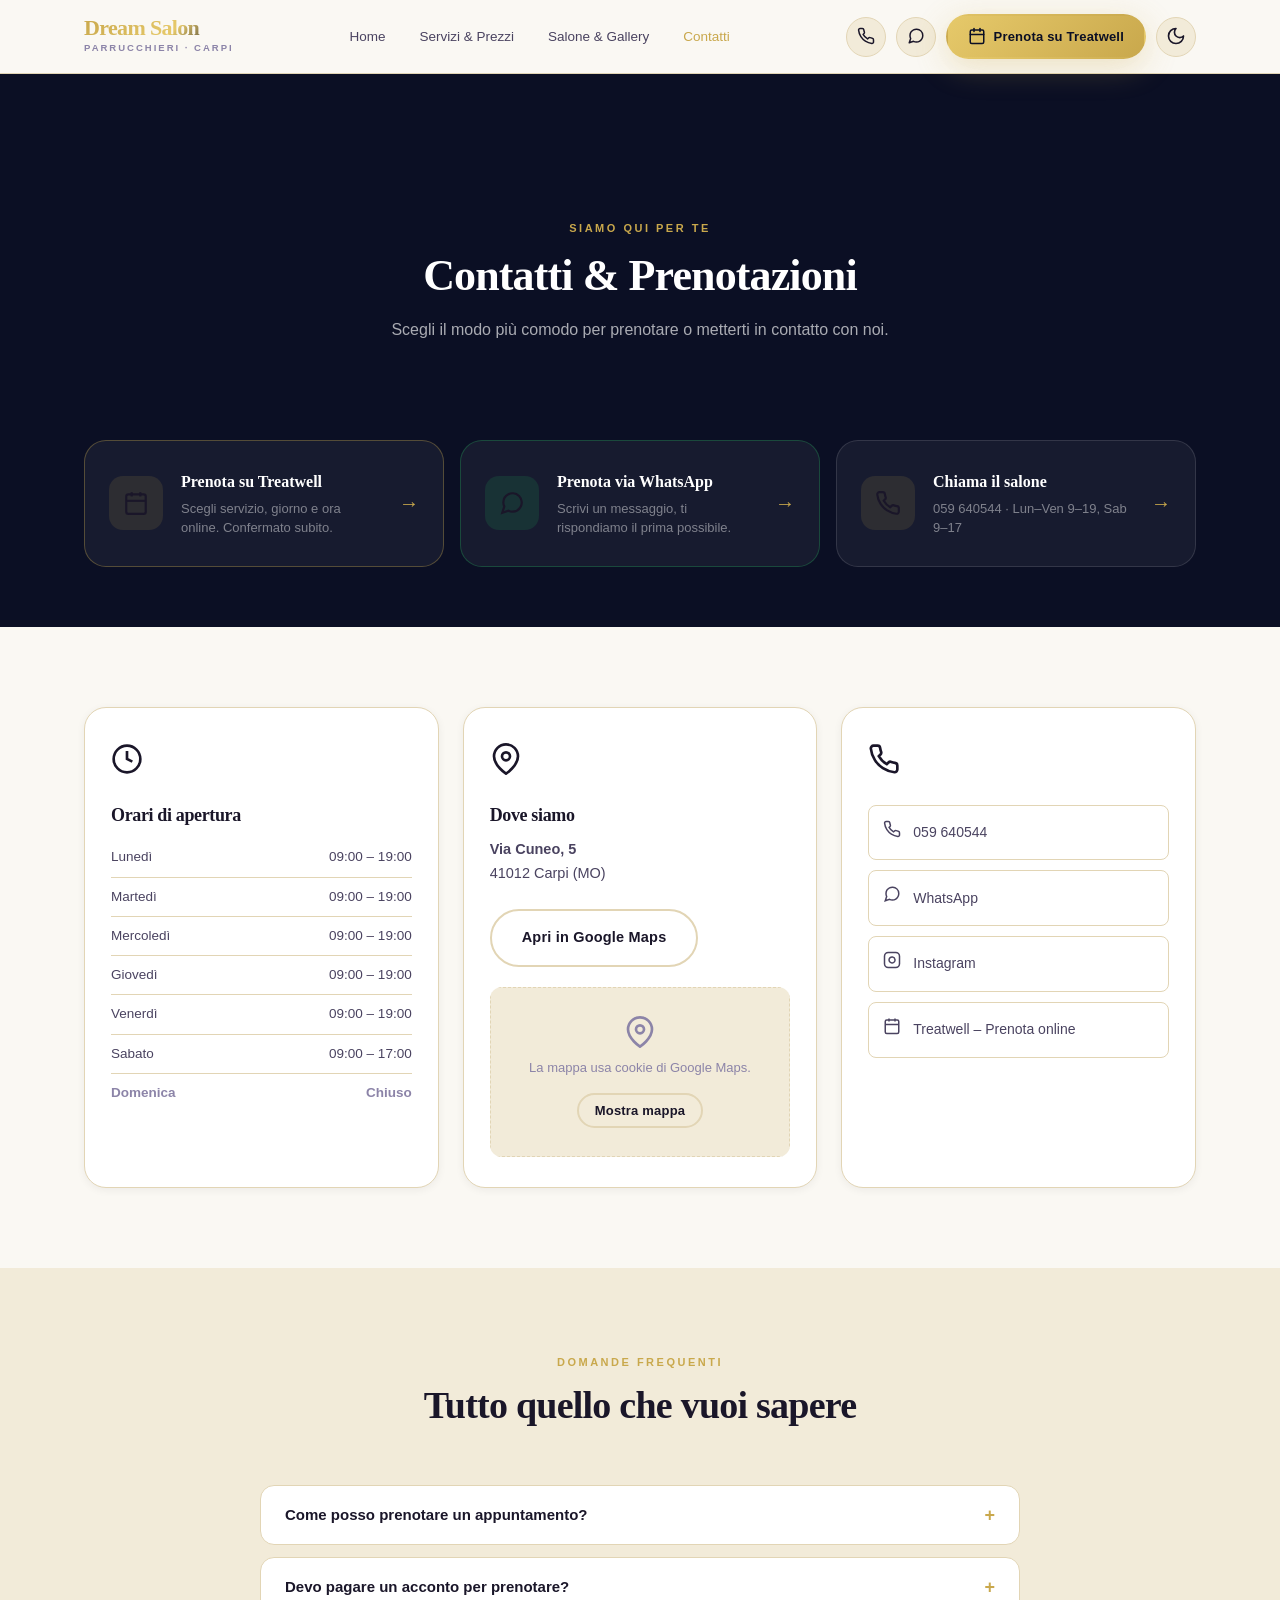
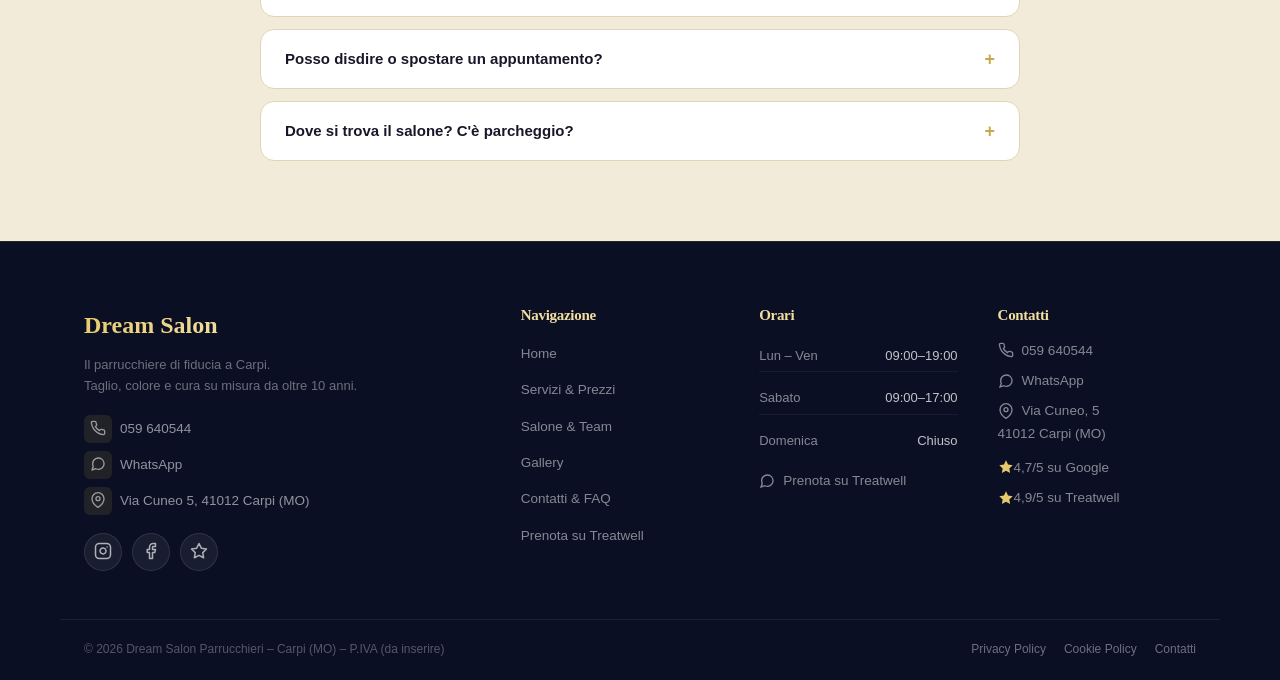
==== commit a4bb3ea5: "Spostato sito statico nella directory principale per GitHub Pages" ====
--- a/contatti.html
+++ b/contatti.html
@@ -8,6 +8,17 @@
   <meta name="description"
     content="Contatta Dream Salon a Carpi: prenota su Treatwell, scrivi su WhatsApp o chiamaci. Siamo in Via Cuneo 5, Carpi (MO). Lunedì–Venerdì 9–19, Sabato 9–17.">
   <link rel="canonical" href="https://www.dreamsaloncarpi.it/contatti.html">
+  <meta property="og:type" content="website">
+  <meta property="og:title" content="Contatti &amp; Prenota | Dream Salon Parrucchieri – Carpi (MO)">
+  <meta property="og:description" content="Prenota da Dream Salon a Carpi: Treatwell, WhatsApp o telefono. Via Cuneo 5, Carpi (MO). Lun–Ven 9–19, Sab 9–17.">
+  <meta property="og:url" content="https://www.dreamsaloncarpi.it/contatti.html">
+  <meta property="og:image" content="https://www.dreamsaloncarpi.it/img/salon_hero.png">
+  <meta property="og:image:width" content="1200">
+  <meta property="og:image:height" content="630">
+  <meta name="twitter:card" content="summary_large_image">
+  <meta name="twitter:title" content="Contatti &amp; Prenota | Dream Salon Parrucchieri – Carpi (MO)">
+  <meta name="twitter:description" content="Prenota da Dream Salon a Carpi via Treatwell, WhatsApp o telefono.">
+  <meta name="twitter:image" content="https://www.dreamsaloncarpi.it/img/salon_hero.png">
   <link rel="preconnect" href="https://fonts.googleapis.com">
   <link rel="preconnect" href="https://fonts.gstatic.com" crossorigin>
   <link
@@ -60,7 +71,7 @@
         <a href="contatti.html" class="nav-link active">Contatti</a>
       </nav>
       <div class="header-cta">
-        <a href="tel:+390596440544" class="icon-btn" title="Chiama il salone" id="header-call-btn">
+        <a href="tel:+390596440544" class="icon-btn" title="Chiama il salone" aria-label="Chiama il salone" id="header-call-btn">
           <svg xmlns="http://www.w3.org/2000/svg" width="18" height="18" viewBox="0 0 24 24" fill="none"
             stroke="currentColor" stroke-width="2" stroke-linecap="round" stroke-linejoin="round" class="ui-icon">
             <path
@@ -69,7 +80,7 @@
           </svg>
         </a>
         <a href="https://wa.me/390596440544?text=Ciao!%20Vorrei%20prenotare%20da%20Dream%20Salon." class="icon-btn"
-          title="WhatsApp" id="header-wa-btn" target="_blank" rel="noopener">
+          title="WhatsApp" id="header-wa-btn" aria-label="Scrivici su WhatsApp" target="_blank" rel="noopener">
           <svg xmlns="http://www.w3.org/2000/svg" width="18" height="18" viewBox="0 0 24 24" fill="none"
             stroke="currentColor" stroke-width="2" stroke-linecap="round" stroke-linejoin="round" class="ui-icon">
             <path
@@ -246,12 +257,21 @@
             <a href="https://www.google.com/maps?q=Via+Cuneo+5+Carpi+MO" class="btn btn-outline-dark" id="maps-btn"
               target="_blank" rel="noopener" style="margin-top:16px; display:inline-block;"> Apri in Google Maps
             </a>
-            <!-- Embed mappa -->
+            <!-- Embed mappa – caricamento condizionale (GDPR cookie consent) -->
             <div class="map-embed" style="margin-top:20px; border-radius:12px; overflow:hidden;">
-              <iframe title="Dream Salon Carpi – mappa" width="100%" height="200" style="border:0; display:block;"
-                loading="lazy" allowfullscreen referrerpolicy="no-referrer-when-downgrade"
-                src="https://maps.google.com/maps?q=Via+Cuneo+5+Carpi+MO&t=&z=15&ie=UTF8&iwloc=&output=embed">
-              </iframe>
+              <div id="map-placeholder" class="map-consent-placeholder">
+                <svg xmlns="http://www.w3.org/2000/svg" viewBox="0 0 24 24" fill="none" stroke="currentColor" stroke-width="2" width="32" height="32" style="color:var(--text-light);margin-bottom:10px;">
+                  <path d="M21 10c0 7-9 13-9 13s-9-6-9-13a9 9 0 0 1 18 0z"></path><circle cx="12" cy="10" r="3"></circle>
+                </svg>
+                <p>La mappa usa cookie di Google Maps.</p>
+                <button onclick="loadGoogleMap()" class="btn btn-outline-dark" style="margin-top:8px;font-size:13px;padding:8px 16px;">Mostra mappa</button>
+              </div>
+              <div id="map-iframe-wrap" style="display:none;">
+                <iframe id="map-iframe" title="Dream Salon Carpi – mappa" width="100%" height="200" style="border:0; display:block;"
+                  loading="lazy" allowfullscreen referrerpolicy="no-referrer-when-downgrade"
+                  data-src="https://maps.google.com/maps?q=Via+Cuneo+5+Carpi+MO&t=&z=15&ie=UTF8&iwloc=&output=embed">
+                </iframe>
+              </div>
             </div>
           </div>
 
@@ -496,15 +516,15 @@
       <span>© 2026 Dream Salon Parrucchieri – Carpi (MO) – P.IVA (da inserire)</span>
       <div class="footer-bottom-links">
         <a href="privacy.html" id="footer-privacy-link">Privacy Policy</a>
-        <a href="privacy.html" id="footer-cookie-link">Cookie Policy</a>
+        <a href="privacy.html#cookie" id="footer-cookie-link">Cookie Policy</a>
         <a href="contatti.html">Contatti</a>
       </div>
     </div>
   </footer>
 
   <!-- STICKY MOBILE CTA -->
-  <div class="sticky-mobile" aria-hidden="true">
-    <a href="tel:+390596440544" class="sm-call">
+  <div class="sticky-mobile" role="region" aria-label="Azioni rapide">
+    <a href="tel:+390596440544" class="sm-call" aria-label="Chiama il salone">
       <svg xmlns="http://www.w3.org/2000/svg" width="16" height="16" viewBox="0 0 24 24" fill="none"
         stroke="currentColor" stroke-width="2" stroke-linecap="round" stroke-linejoin="round" class="ui-icon"
         style="margin-right:4px;">
--- a/css/style.css
+++ b/css/style.css
@@ -0,0 +1,2475 @@
+/* ============================================================
+   DESIGN TOKENS + TEMA CHIARO / SCURO
+   ============================================================ */
+
+/* ---- Palette fissa (invariante tra temi) ---- */
+:root {
+  --gold: #C9A84C;
+  --gold-bright: #E6C96A;
+  --gold-light: #F2DFA0;
+  --gold-pale: #FAF3DC;
+  --midnight: #0B0F24;
+  --midnight-mid: #131731;
+  --midnight-light: #1D2248;
+
+  --radius-xs: 8px;
+  --radius-sm: 14px;
+  --radius: 22px;
+  --radius-lg: 32px;
+
+  --shadow-gold: 0 8px 32px rgba(201, 168, 76, 0.30);
+
+  --font-serif: 'Playfair Display', Georgia, serif;
+  --font-sans: 'Poppins', Arial, sans-serif;
+
+  /* Durata transizione tema */
+  --theme-transition: background-color .30s ease, color .30s ease, border-color .30s ease, box-shadow .30s ease;
+}
+
+/* ---- TEMA CHIARO (default) ---- */
+:root,
+[data-theme="light"] {
+  --bg: #FAF8F3;
+  /* sfondo pagina */
+  --bg-alt: #FFFFFF;
+  /* sfondo card, header */
+  --bg-mid: #F2EBD9;
+  /* sfondo sezioni secondarie (beige) */
+  --bg-dark: #0B0F24;
+  /* sfondo sezioni scure (midnight) */
+
+  --surface: #FFFFFF;
+  /* card, pannelli */
+  --surface-alt: #F2EBD9;
+  /* card secondaria */
+  --surface-dark: rgba(255, 255, 255, 0.05);
+  /* card su sfondo scuro */
+
+  --text: #1A1629;
+  --text-mid: #4A4360;
+  --text-light: #8C84A8;
+  --text-on-dark: #FFFFFF;
+  /* testo su sfondo midnight */
+  --text-on-dark-mid: rgba(255, 255, 255, 0.65);
+  --text-on-dark-light: rgba(255, 255, 255, 0.40);
+
+  --border: rgba(201, 168, 76, 0.18);
+  --border-subtle: #E2D5B5;
+  /* bordi su sfondo chiaro */
+  --border-dark: rgba(201, 168, 76, 0.15);
+  /* bordi su sfondo scuro */
+
+  --header-bg: rgba(250, 248, 243, 0.94);
+  --header-border: #E2D5B5;
+
+  --shadow-xs: 0 2px 8px rgba(11, 15, 36, 0.06);
+  --shadow: 0 8px 28px rgba(11, 15, 36, 0.09);
+  --shadow-md: 0 14px 40px rgba(11, 15, 36, 0.13);
+  --shadow-lg: 0 24px 60px rgba(11, 15, 36, 0.20);
+
+  /* Alias legacy (compatibilità classi esistenti) */
+  --cream: #FAF8F3;
+  --beige: #F2EBD9;
+  --beige-dark: #E2D5B5;
+  --white: #FFFFFF;
+}
+
+/* ---- TEMA SCURO ---- */
+[data-theme="dark"] {
+  --bg: #0E1022;
+  --bg-alt: #161A34;
+  --bg-mid: #1D2248;
+  --bg-dark: #0B0F24;
+
+  --surface: #1D2248;
+  --surface-alt: #252B52;
+  --surface-dark: rgba(255, 255, 255, 0.05);
+
+  --text: #EDE8F5;
+  --text-mid: #B8B0D4;
+  --text-light: #8880AA;
+  --text-on-dark: #FFFFFF;
+  --text-on-dark-mid: rgba(255, 255, 255, 0.65);
+  --text-on-dark-light: rgba(255, 255, 255, 0.40);
+
+  --border: rgba(201, 168, 76, 0.25);
+  --border-subtle: rgba(201, 168, 76, 0.20);
+  --border-dark: rgba(201, 168, 76, 0.15);
+
+  --header-bg: rgba(14, 16, 34, 0.96);
+  --header-border: rgba(201, 168, 76, 0.15);
+
+  --shadow-xs: 0 2px 8px rgba(0, 0, 0, 0.25);
+  --shadow: 0 8px 28px rgba(0, 0, 0, 0.35);
+  --shadow-md: 0 14px 40px rgba(0, 0, 0, 0.45);
+  --shadow-lg: 0 24px 60px rgba(0, 0, 0, 0.55);
+
+  --cream: #0E1022;
+  --beige: #1D2248;
+  --beige-dark: rgba(201, 168, 76, 0.20);
+  --white: #1D2248;
+
+  /* Gold pale su dark */
+  --gold-pale: rgba(201, 168, 76, 0.12);
+}
+
+/* ============================================================
+   BASE RESET
+   ============================================================ */
+*,
+*::before,
+*::after {
+  box-sizing: border-box;
+  margin: 0;
+  padding: 0;
+}
+
+html {
+  scroll-behavior: smooth;
+  font-size: 16px;
+}
+
+body {
+  font-family: var(--font-sans);
+  background: var(--bg);
+  color: var(--text);
+  line-height: 1.65;
+  overflow-x: hidden;
+  -webkit-font-smoothing: antialiased;
+  transition: var(--theme-transition);
+}
+
+h1,
+h2,
+h3,
+h4 {
+  font-family: var(--font-serif);
+  color: var(--text);
+  font-weight: 700;
+  letter-spacing: -0.02em;
+  line-height: 1.2;
+  transition: var(--theme-transition);
+}
+
+a {
+  text-decoration: none;
+  color: inherit;
+  transition: all .25s ease;
+}
+
+img {
+  max-width: 100%;
+  display: block;
+  object-fit: cover;
+}
+
+.container {
+  max-width: 1160px;
+  margin: 0 auto;
+  padding: 0 24px;
+}
+
+section {
+  padding: 80px 0;
+}
+
+/* ============================================================
+   UTILITIES
+   ============================================================ */
+.eyebrow {
+  display: inline-block;
+  font-family: var(--font-sans);
+  font-size: 11px;
+  font-weight: 700;
+  letter-spacing: 2.5px;
+  text-transform: uppercase;
+  color: var(--gold);
+  margin-bottom: 12px;
+}
+
+.ui-icon {
+  display: inline-block;
+  vertical-align: middle;
+  margin-top: -2px;
+}
+
+.icon-xs {
+  width: 14px;
+  height: 14px;
+  flex-shrink: 0;
+}
+
+.icon-sm {
+  width: 16px;
+  height: 16px;
+  flex-shrink: 0;
+}
+
+.icon-md {
+  width: 18px;
+  height: 18px;
+  flex-shrink: 0;
+}
+
+.icon-lg {
+  width: 24px;
+  height: 24px;
+  flex-shrink: 0;
+}
+
+.icon-xl {
+  width: 32px;
+  height: 32px;
+  flex-shrink: 0;
+}
+
+.section-header {
+  text-align: center;
+  margin-bottom: 56px;
+}
+
+.section-header h2 {
+  font-size: clamp(26px, 3.5vw, 38px);
+  margin-bottom: 14px;
+}
+
+.section-header p {
+  color: var(--text-light);
+  max-width: 540px;
+  margin: 0 auto;
+  font-size: 16px;
+  line-height: 1.7;
+}
+
+.divider {
+  height: 1px;
+  background: linear-gradient(90deg, transparent, var(--beige-dark), transparent);
+}
+
+.gold-text {
+  color: var(--gold);
+}
+
+/* ============================================================
+   BUTTONS
+   ============================================================ */
+.btn {
+  display: inline-flex;
+  align-items: center;
+  justify-content: center;
+  gap: 8px;
+  padding: 15px 30px;
+  border-radius: 50px;
+  font-family: var(--font-sans);
+  font-weight: 600;
+  font-size: 14.5px;
+  letter-spacing: 0.2px;
+  border: 2px solid transparent;
+  cursor: pointer;
+  transition: all .28s cubic-bezier(.23, 1, .32, 1);
+  white-space: nowrap;
+}
+
+.btn-primary {
+  background: linear-gradient(135deg, var(--gold-bright) 0%, var(--gold) 100%);
+  color: var(--midnight);
+  box-shadow: var(--shadow-gold);
+}
+
+.btn-primary:hover {
+  transform: translateY(-3px);
+  box-shadow: 0 14px 40px rgba(201, 168, 76, 0.45);
+  background: linear-gradient(135deg, #EDCF6A 0%, var(--gold-bright) 100%);
+}
+
+.btn-outline {
+  background: transparent;
+  color: #fff;
+  border: 2px solid rgba(255, 255, 255, 0.35);
+}
+
+.btn-outline:hover {
+  background: rgba(255, 255, 255, 0.10);
+  border-color: rgba(255, 255, 255, 0.65);
+  transform: translateY(-2px);
+}
+
+.btn-outline-dark {
+  background: transparent;
+  color: var(--text);
+  border: 2px solid var(--border-subtle);
+}
+
+.btn-outline-dark:hover {
+  border-color: var(--gold);
+  color: var(--gold);
+  transform: translateY(-2px);
+}
+
+.btn-ghost-gold {
+  background: rgba(201, 168, 76, 0.10);
+  color: var(--gold);
+  border: 2px solid var(--border);
+}
+
+.btn-ghost-gold:hover {
+  background: rgba(201, 168, 76, 0.18);
+  transform: translateY(-2px);
+}
+
+/* ============================================================
+   HEADER
+   ============================================================ */
+header {
+  position: sticky;
+  top: 0;
+  z-index: 500;
+  background: var(--header-bg);
+  backdrop-filter: blur(18px);
+  -webkit-backdrop-filter: blur(18px);
+  border-bottom: 1px solid var(--header-border);
+  transition: box-shadow .3s ease, background .3s ease, border-color .3s ease;
+}
+
+header.scrolled {
+  box-shadow: 0 4px 24px rgba(11, 15, 36, 0.10);
+}
+
+.header-inner {
+  display: flex;
+  justify-content: space-between;
+  align-items: center;
+  padding: 14px 24px;
+  max-width: 1160px;
+  margin: 0 auto;
+  gap: 20px;
+}
+
+.logo-wrap {
+  display: flex;
+  flex-direction: column;
+  gap: 1px;
+  text-decoration: none;
+}
+
+.logo-name {
+  font-family: var(--font-serif);
+  font-size: 22px;
+  font-weight: 800;
+  letter-spacing: -0.03em;
+  background: linear-gradient(135deg, var(--gold) 0%, var(--gold-bright) 60%, var(--midnight) 100%);
+  -webkit-background-clip: text;
+  -webkit-text-fill-color: transparent;
+  background-clip: text;
+  line-height: 1;
+}
+
+.logo-sub {
+  font-family: var(--font-sans);
+  font-size: 9.5px;
+  font-weight: 600;
+  letter-spacing: 2px;
+  text-transform: uppercase;
+  color: var(--text-light);
+  -webkit-text-fill-color: var(--text-light);
+}
+
+nav.main-nav {
+  display: none;
+  gap: 6px;
+  align-items: center;
+}
+
+@media (min-width: 900px) {
+  nav.main-nav {
+    display: flex;
+  }
+}
+
+.nav-link {
+  position: relative;
+  padding: 7px 14px;
+  font-size: 13.5px;
+  font-weight: 500;
+  color: var(--text-mid);
+  border-radius: var(--radius-xs);
+  transition: all .22s;
+}
+
+.nav-link:hover {
+  color: var(--text);
+  background: var(--bg-mid);
+}
+
+.nav-link.active {
+  color: var(--gold);
+}
+
+.header-cta {
+  display: flex;
+  align-items: center;
+  gap: 10px;
+}
+
+.icon-btn {
+  width: 40px;
+  height: 40px;
+  border-radius: 50%;
+  background: var(--bg-mid);
+  border: 1px solid var(--border-subtle);
+  display: flex;
+  align-items: center;
+  justify-content: center;
+  font-size: 16px;
+  transition: all .22s;
+  cursor: pointer;
+  color: var(--text);
+}
+
+.icon-btn:hover {
+  background: var(--gold-pale);
+  border-color: var(--gold);
+  transform: translateY(-2px);
+  box-shadow: var(--shadow-xs);
+}
+
+.header-book-btn {
+  display: none;
+  padding: 10px 20px;
+  font-size: 13px;
+}
+
+@media (min-width: 640px) {
+  .header-book-btn {
+    display: inline-flex;
+  }
+}
+
+/* Hamburger */
+.hamburger {
+  display: flex;
+  flex-direction: column;
+  gap: 5px;
+  width: 36px;
+  height: 36px;
+  align-items: center;
+  justify-content: center;
+  cursor: pointer;
+  border-radius: var(--radius-xs);
+  border: 1px solid var(--border-subtle);
+  background: var(--bg-mid);
+  transition: all .22s;
+}
+
+@media (min-width: 900px) {
+  .hamburger {
+    display: none;
+  }
+}
+
+.hamburger span {
+  display: block;
+  height: 2px;
+  width: 18px;
+  background: var(--text);
+  border-radius: 2px;
+  transition: all .25s;
+}
+
+.hamburger.open span:nth-child(1) {
+  transform: translateY(7px) rotate(45deg);
+}
+
+.hamburger.open span:nth-child(2) {
+  opacity: 0;
+}
+
+.hamburger.open span:nth-child(3) {
+  transform: translateY(-7px) rotate(-45deg);
+}
+
+/* Theme toggle button */
+.theme-toggle {
+  width: 40px;
+  height: 40px;
+  border-radius: 50%;
+  background: var(--bg-mid);
+  border: 1px solid var(--border-subtle);
+  display: flex;
+  align-items: center;
+  justify-content: center;
+  font-size: 17px;
+  cursor: pointer;
+  transition: all .25s;
+  flex-shrink: 0;
+  color: var(--text);
+}
+
+.theme-toggle:hover {
+  background: var(--gold-pale);
+  border-color: var(--gold);
+  transform: translateY(-2px) rotate(20deg);
+}
+
+/* Mobile menu */
+.mobile-menu {
+  display: none;
+  flex-direction: column;
+  gap: 2px;
+  background: var(--bg-alt);
+  padding: 16px 20px 20px;
+  border-top: 1px solid var(--border-subtle);
+  position: absolute;
+  top: 100%;
+  left: 0;
+  right: 0;
+  box-shadow: var(--shadow-md);
+  z-index: 499;
+}
+
+.mobile-menu.open {
+  display: flex;
+}
+
+.mobile-menu a {
+  padding: 12px 16px;
+  font-size: 15px;
+  font-weight: 500;
+  color: var(--text-mid);
+  border-radius: var(--radius-xs);
+  transition: all .2s;
+}
+
+.mobile-menu a:hover {
+  background: var(--bg-mid);
+  color: var(--text);
+}
+
+.mobile-menu .btn {
+  margin-top: 8px;
+  text-align: center;
+  border-radius: 50px;
+}
+
+/* ============================================================
+   STICKY MOBILE CTA
+   ============================================================ */
+.sticky-mobile {
+  position: fixed;
+  bottom: 0;
+  left: 0;
+  right: 0;
+  background: linear-gradient(135deg, var(--midnight) 0%, var(--midnight-light) 100%);
+  border-top: 1px solid rgba(201, 168, 76, 0.25);
+  padding: 12px 20px;
+  z-index: 600;
+  display: flex;
+  gap: 10px;
+}
+
+@media (min-width: 640px) {
+  .sticky-mobile {
+    display: none;
+  }
+}
+
+.sticky-mobile a {
+  flex: 1;
+  text-align: center;
+  padding: 12px 10px;
+  border-radius: 50px;
+  font-size: 13px;
+  font-weight: 600;
+}
+
+.sticky-mobile .sm-call {
+  background: rgba(255, 255, 255, 0.08);
+  color: #fff;
+  border: 1px solid rgba(255, 255, 255, 0.18);
+}
+
+.sticky-mobile .sm-book {
+  background: linear-gradient(135deg, var(--gold-bright), var(--gold));
+  color: var(--midnight);
+}
+
+/* ============================================================
+   HERO
+   ============================================================ */
+.hero {
+  position: relative;
+  background: var(--midnight);
+  overflow: hidden;
+  padding: 0;
+  min-height: 100vh;
+  display: flex;
+  align-items: center;
+}
+
+.hero-bg {
+  position: absolute;
+  inset: 0;
+  background-image: url('../img/salon_hero.png');
+  background-size: cover;
+  background-position: center;
+  opacity: 0.28;
+  transition: opacity 1s ease;
+}
+
+.hero-overlay {
+  position: absolute;
+  inset: 0;
+  background:
+    radial-gradient(circle at 20% 50%, rgba(201, 168, 76, 0.22) 0%, transparent 55%),
+    radial-gradient(circle at 80% 20%, rgba(201, 168, 76, 0.12) 0%, transparent 50%),
+    linear-gradient(160deg, rgba(11, 15, 36, 0.97) 0%, rgba(19, 23, 49, 0.90) 55%, rgba(11, 15, 36, 0.95) 100%);
+}
+
+.hero-sparkle {
+  position: absolute;
+  color: var(--gold-light);
+  opacity: 0.45;
+  font-size: 20px;
+  animation: sparkle 4s ease-in-out infinite;
+}
+
+.hero-sparkle:nth-child(1) {
+  top: 12%;
+  left: 6%;
+  animation-delay: 0s;
+  font-size: 16px;
+}
+
+.hero-sparkle:nth-child(2) {
+  top: 25%;
+  right: 12%;
+  animation-delay: 1.2s;
+  font-size: 22px;
+}
+
+.hero-sparkle:nth-child(3) {
+  top: 68%;
+  left: 9%;
+  animation-delay: 2.1s;
+  font-size: 14px;
+}
+
+.hero-sparkle:nth-child(4) {
+  bottom: 18%;
+  right: 8%;
+  animation-delay: 0.6s;
+  font-size: 18px;
+}
+
+@keyframes sparkle {
+
+  0%,
+  100% {
+    opacity: 0.3;
+    transform: scale(1) rotate(0deg);
+  }
+
+  50% {
+    opacity: 0.65;
+    transform: scale(1.2) rotate(18deg);
+  }
+}
+
+.hero-inner {
+  position: relative;
+  z-index: 2;
+  width: 100%;
+  padding: 100px 0 80px;
+}
+
+.hero-grid {
+  display: grid;
+  gap: 60px;
+  align-items: center;
+}
+
+@media (min-width: 960px) {
+  .hero-grid {
+    grid-template-columns: 1.15fr 1fr;
+  }
+}
+
+.hero-content {
+  text-align: center;
+}
+
+@media (min-width: 960px) {
+  .hero-content {
+    text-align: left;
+  }
+}
+
+.hero-badge {
+  display: inline-flex;
+  align-items: center;
+  gap: 8px;
+  background: rgba(201, 168, 76, 0.12);
+  border: 1px solid rgba(201, 168, 76, 0.30);
+  border-radius: 50px;
+  padding: 7px 16px;
+  margin-bottom: 24px;
+  font-size: 12px;
+  font-weight: 600;
+  color: var(--gold-light);
+  letter-spacing: 1px;
+}
+
+.hero-badge .dot {
+  width: 7px;
+  height: 7px;
+  border-radius: 50%;
+  background: var(--gold);
+  box-shadow: 0 0 8px var(--gold);
+  animation: pulse-dot 2s ease-in-out infinite;
+}
+
+@keyframes pulse-dot {
+
+  0%,
+  100% {
+    box-shadow: 0 0 0 0 rgba(201, 168, 76, 0.6);
+  }
+
+  50% {
+    box-shadow: 0 0 0 6px rgba(201, 168, 76, 0);
+  }
+}
+
+.hero h1 {
+  font-size: clamp(36px, 5.5vw, 60px);
+  color: #fff;
+  margin-bottom: 20px;
+  line-height: 1.1;
+}
+
+.hero h1 em {
+  font-style: italic;
+  background: linear-gradient(135deg, var(--gold-bright) 0%, var(--gold-light) 100%);
+  -webkit-background-clip: text;
+  -webkit-text-fill-color: transparent;
+  background-clip: text;
+}
+
+.hero-sub {
+  font-size: 17px;
+  color: rgba(255, 255, 255, 0.65);
+  max-width: 500px;
+  margin: 0 auto 36px;
+  line-height: 1.75;
+}
+
+@media (min-width: 960px) {
+  .hero-sub {
+    margin-left: 0;
+    margin-right: 0;
+  }
+}
+
+.hero-cta {
+  display: flex;
+  flex-direction: column;
+  gap: 12px;
+  max-width: 360px;
+  margin: 0 auto;
+}
+
+@media (min-width: 960px) {
+  .hero-cta {
+    flex-direction: row;
+    max-width: none;
+    margin: 0;
+  }
+}
+
+.hero-trust {
+  display: flex;
+  align-items: center;
+  justify-content: center;
+  gap: 20px;
+  margin-top: 36px;
+  flex-wrap: wrap;
+}
+
+@media (min-width: 960px) {
+  .hero-trust {
+    justify-content: flex-start;
+  }
+}
+
+.hero-trust-item {
+  display: flex;
+  align-items: center;
+  gap: 7px;
+  font-size: 13px;
+  color: rgba(255, 255, 255, 0.55);
+}
+
+.hero-trust-item strong {
+  color: rgba(255, 255, 255, 0.85);
+  font-weight: 600;
+}
+
+.hero-trust-sep {
+  color: rgba(255, 255, 255, 0.2);
+  font-size: 18px;
+}
+
+/* Hero right: visual card */
+.hero-visual-wrap {
+  position: relative;
+}
+
+.hero-photo-card {
+  position: relative;
+  border-radius: var(--radius-lg);
+  overflow: hidden;
+  border: 1px solid rgba(201, 168, 76, 0.25);
+  box-shadow: var(--shadow-lg), 0 0 60px rgba(201, 168, 76, 0.12);
+  aspect-ratio: 4/5;
+  max-height: 520px;
+  background: var(--midnight-light);
+}
+
+.hero-photo-card img {
+  width: 100%;
+  height: 100%;
+  object-fit: cover;
+  opacity: 0.88;
+}
+
+.hero-photo-overlay {
+  position: absolute;
+  inset: 0;
+  background: linear-gradient(180deg, transparent 45%, rgba(11, 15, 36, 0.80) 100%);
+}
+
+.hero-photo-label {
+  position: absolute;
+  bottom: 20px;
+  left: 20px;
+  right: 20px;
+  font-family: var(--font-serif);
+  font-size: 18px;
+  color: #fff;
+  letter-spacing: 2px;
+  text-align: center;
+}
+
+.hero-photo-label span {
+  display: block;
+  font-family: var(--font-sans);
+  font-size: 11px;
+  color: var(--gold-light);
+  letter-spacing: 3px;
+  text-transform: uppercase;
+  margin-top: 4px;
+}
+
+/* Floating cards */
+.float-card {
+  position: absolute;
+  background: var(--surface);
+  border-radius: var(--radius-sm);
+  box-shadow: var(--shadow-md);
+  padding: 12px 18px;
+  border: 1px solid var(--border);
+  display: flex;
+  align-items: center;
+  gap: 10px;
+  font-size: 13px;
+  font-weight: 600;
+  color: var(--text);
+  animation: float-bob 3.5s ease-in-out infinite;
+}
+
+@keyframes float-bob {
+
+  0%,
+  100% {
+    transform: translateY(0);
+  }
+
+  50% {
+    transform: translateY(-7px);
+  }
+}
+
+.float-card.rating {
+  bottom: -20px;
+  right: -16px;
+  animation-delay: 0s;
+}
+
+.float-card.visits {
+  top: 28px;
+  left: -24px;
+  animation-delay: 1.5s;
+}
+
+@media (max-width: 959px) {
+  .float-card.visits {
+    left: 8px;
+    top: 14px;
+  }
+
+  .float-card.rating {
+    right: 8px;
+    bottom: -14px;
+  }
+}
+
+.float-stars {
+  color: #F5C842;
+  font-size: 15px;
+  letter-spacing: 1px;
+}
+
+.float-card-icon {
+  width: 36px;
+  height: 36px;
+  background: var(--gold-pale);
+  border-radius: 50%;
+  display: flex;
+  align-items: center;
+  justify-content: center;
+  font-size: 18px;
+  flex-shrink: 0;
+}
+
+.float-card-text small {
+  display: block;
+  font-weight: 400;
+  color: var(--text-light);
+  font-size: 11.5px;
+  margin-top: 1px;
+}
+
+/* ============================================================
+   SOCIAL PROOF STRIP
+   ============================================================ */
+.proof-strip {
+  background: var(--bg-alt);
+  border-top: 1px solid var(--border-subtle);
+  border-bottom: 1px solid var(--border-subtle);
+  padding: 30px 0;
+  transition: var(--theme-transition);
+}
+
+.proof-strip-inner {
+  display: flex;
+  justify-content: center;
+  align-items: center;
+  gap: 0;
+  flex-wrap: wrap;
+}
+
+.proof-badge {
+  display: flex;
+  align-items: center;
+  gap: 12px;
+  padding: 14px 32px;
+  border-right: 1px solid var(--beige-dark);
+  flex: 1;
+  min-width: 200px;
+  max-width: 280px;
+  justify-content: center;
+}
+
+.proof-badge:last-child {
+  border-right: none;
+}
+
+.proof-badge-icon {
+  width: 44px;
+  height: 44px;
+  border-radius: 50%;
+  background: var(--gold-pale);
+  display: flex;
+  align-items: center;
+  justify-content: center;
+  font-size: 20px;
+  flex-shrink: 0;
+}
+
+.proof-badge-text strong {
+  display: block;
+  font-size: 20px;
+  font-weight: 700;
+  color: var(--text);
+  line-height: 1;
+  font-family: var(--font-serif);
+}
+
+.proof-badge-text small {
+  display: block;
+  font-size: 12px;
+  color: var(--text-light);
+  margin-top: 2px;
+}
+
+.proof-stars {
+  color: var(--gold);
+  font-size: 14px;
+}
+
+/* ============================================================
+   TESTIMONIALS
+   ============================================================ */
+.testimonials-section {
+  background: var(--bg);
+  padding: 80px 0;
+}
+
+.testimonials-grid {
+  display: grid;
+  gap: 22px;
+  grid-template-columns: 1fr;
+}
+
+@media (min-width: 768px) {
+  .testimonials-grid {
+    grid-template-columns: repeat(3, 1fr);
+  }
+}
+
+.testimonial-card {
+  background: var(--surface);
+  border-radius: var(--radius);
+  padding: 30px 28px;
+  box-shadow: var(--shadow);
+  border: 1px solid var(--border-subtle);
+  transition: all .28s cubic-bezier(.23, 1, .32, 1), background var(--theme-transition), border-color var(--theme-transition);
+  position: relative;
+  overflow: hidden;
+}
+
+.testimonial-card::before {
+  content: '"';
+  position: absolute;
+  top: 16px;
+  right: 20px;
+  font-family: var(--font-serif);
+  font-size: 72px;
+  color: var(--gold-light);
+  opacity: 0.5;
+  line-height: 1;
+}
+
+.testimonial-card:hover {
+  transform: translateY(-8px);
+  box-shadow: var(--shadow-md);
+  border-color: var(--border);
+}
+
+.t-stars {
+  color: var(--gold);
+  font-size: 16px;
+  margin-bottom: 14px;
+  letter-spacing: 2px;
+}
+
+.t-quote {
+  font-size: 15px;
+  line-height: 1.75;
+  color: var(--text-mid);
+  margin-bottom: 20px;
+  font-style: italic;
+}
+
+.t-author {
+  display: flex;
+  align-items: center;
+  gap: 12px;
+}
+
+.t-avatar {
+  width: 40px;
+  height: 40px;
+  border-radius: 50%;
+  background: linear-gradient(135deg, var(--gold-pale), var(--beige-dark));
+  display: flex;
+  align-items: center;
+  justify-content: center;
+  font-weight: 700;
+  font-size: 16px;
+  color: var(--gold);
+  flex-shrink: 0;
+}
+
+.t-name {
+  font-weight: 600;
+  font-size: 14px;
+  color: var(--text);
+  display: block;
+}
+
+.t-source {
+  font-size: 12px;
+  color: var(--text-light);
+  margin-top: 1px;
+  display: block;
+}
+
+/* ============================================================
+   SERVICES
+   ============================================================ */
+.services-section {
+  background: var(--bg);
+}
+
+.services-grid {
+  display: grid;
+  gap: 20px;
+  grid-template-columns: 1fr;
+}
+
+@media (min-width: 600px) {
+  .services-grid {
+    grid-template-columns: repeat(2, 1fr);
+  }
+}
+
+@media (min-width: 960px) {
+  .services-grid {
+    grid-template-columns: repeat(3, 1fr);
+  }
+}
+
+.service-card {
+  background: var(--surface);
+  border-radius: var(--radius);
+  padding: 34px 28px;
+  box-shadow: var(--shadow-xs);
+  border: 1px solid var(--border-subtle);
+  transition: all .28s cubic-bezier(.23, 1, .32, 1), background var(--theme-transition);
+  position: relative;
+  overflow: hidden;
+}
+
+.service-card::after {
+  content: '';
+  position: absolute;
+  bottom: 0;
+  left: 0;
+  right: 0;
+  height: 3px;
+  background: linear-gradient(90deg, var(--gold), var(--gold-bright));
+  transform: scaleX(0);
+  transform-origin: left;
+  transition: transform .28s ease;
+}
+
+.service-card:hover {
+  transform: translateY(-6px);
+  box-shadow: var(--shadow-md);
+  border-color: var(--border);
+}
+
+.service-card:hover::after {
+  transform: scaleX(1);
+}
+
+.service-icon {
+  width: 60px;
+  height: 60px;
+  border-radius: var(--radius-sm);
+  background: var(--gold-pale);
+  border: 1px solid var(--border);
+  display: flex;
+  align-items: center;
+  justify-content: center;
+  font-size: 28px;
+  margin-bottom: 20px;
+  transition: all .28s;
+}
+
+.service-card:hover .service-icon {
+  background: linear-gradient(135deg, var(--gold-pale), var(--beige-dark));
+  transform: scale(1.08);
+}
+
+.service-card h3 {
+  font-size: 18px;
+  margin-bottom: 10px;
+}
+
+.service-card p {
+  color: var(--text-light);
+  font-size: 14.5px;
+  line-height: 1.7;
+}
+
+.service-card .service-cta {
+  display: inline-block;
+  margin-top: 16px;
+  font-size: 13px;
+  font-weight: 600;
+  color: var(--gold);
+  letter-spacing: 0.3px;
+}
+
+.service-card .service-cta::after {
+  content: ' →';
+}
+
+/* ============================================================
+   WHY US (PILLARS)
+   ============================================================ */
+.pillars-section {
+  background: var(--midnight);
+  position: relative;
+  overflow: hidden;
+}
+
+.pillars-section::before {
+  content: '';
+  position: absolute;
+  top: -60px;
+  left: -60px;
+  width: 350px;
+  height: 350px;
+  border-radius: 50%;
+  background: radial-gradient(circle, rgba(201, 168, 76, 0.18), transparent 70%);
+}
+
+.pillars-section::after {
+  content: '';
+  position: absolute;
+  bottom: -80px;
+  right: -60px;
+  width: 300px;
+  height: 300px;
+  border-radius: 50%;
+  background: radial-gradient(circle, rgba(201, 168, 76, 0.12), transparent 70%);
+}
+
+.pillars-section .section-header h2 {
+  color: #fff;
+}
+
+.pillars-section .section-header p {
+  color: rgba(255, 255, 255, 0.5);
+}
+
+.pillars-section .eyebrow {
+  color: var(--gold);
+}
+
+.pillars-grid {
+  display: grid;
+  gap: 24px;
+  grid-template-columns: 1fr;
+  position: relative;
+  z-index: 2;
+}
+
+@media (min-width: 600px) {
+  .pillars-grid {
+    grid-template-columns: repeat(2, 1fr);
+  }
+}
+
+@media (min-width: 960px) {
+  .pillars-grid {
+    grid-template-columns: repeat(4, 1fr);
+  }
+}
+
+.pillar-card {
+  background: rgba(255, 255, 255, 0.04);
+  border: 1px solid rgba(201, 168, 76, 0.15);
+  border-radius: var(--radius);
+  padding: 34px 26px;
+  text-align: center;
+  transition: all .28s ease;
+}
+
+.pillar-card:hover {
+  background: rgba(201, 168, 76, 0.07);
+  border-color: rgba(201, 168, 76, 0.30);
+  transform: translateY(-5px);
+}
+
+.pillar-num {
+  width: 54px;
+  height: 54px;
+  border-radius: 50%;
+  background: linear-gradient(135deg, rgba(201, 168, 76, 0.25), rgba(201, 168, 76, 0.10));
+  border: 1px solid rgba(201, 168, 76, 0.30);
+  display: flex;
+  align-items: center;
+  justify-content: center;
+  margin: 0 auto 18px;
+  font-family: var(--font-serif);
+  font-size: 22px;
+  font-weight: 700;
+  color: var(--gold-bright);
+}
+
+.pillar-card h3 {
+  font-size: 17px;
+  color: #fff;
+  margin-bottom: 10px;
+}
+
+.pillar-card p {
+  font-size: 14px;
+  color: rgba(255, 255, 255, 0.50);
+  line-height: 1.7;
+}
+
+/* ============================================================
+   TEAM & SALON
+   ============================================================ */
+.team-section {
+  background: var(--bg-mid);
+}
+
+.team-layout {
+  display: grid;
+  gap: 60px;
+  align-items: center;
+  grid-template-columns: 1fr;
+}
+
+@media (min-width: 960px) {
+  .team-layout {
+    grid-template-columns: 1.05fr 1fr;
+  }
+}
+
+.team-photo-wrap {
+  position: relative;
+}
+
+.team-photo {
+  border-radius: var(--radius-lg);
+  overflow: hidden;
+  box-shadow: var(--shadow-lg);
+  aspect-ratio: 4/5;
+  max-height: 540px;
+  border: 1px solid var(--border-subtle);
+  background: var(--midnight-light);
+}
+
+.team-photo img {
+  width: 100%;
+  height: 100%;
+  object-fit: cover;
+}
+
+.team-accent {
+  position: absolute;
+  bottom: -16px;
+  right: -16px;
+  background: linear-gradient(135deg, var(--gold), var(--gold-bright));
+  border-radius: var(--radius);
+  padding: 18px 22px;
+  box-shadow: var(--shadow-gold);
+  text-align: center;
+}
+
+@media (max-width: 959px) {
+  .team-accent {
+    right: 16px;
+  }
+}
+
+.team-accent strong {
+  display: block;
+  font-size: 22px;
+  color: var(--midnight);
+  font-family: var(--font-serif);
+}
+
+.team-accent span {
+  font-size: 11px;
+  color: rgba(11, 15, 36, 0.65);
+  text-transform: uppercase;
+  letter-spacing: 1.5px;
+}
+
+.team-content {}
+
+.team-content .eyebrow {
+  color: var(--gold);
+}
+
+.team-content h2 {
+  font-size: clamp(28px, 3.5vw, 40px);
+  margin-bottom: 18px;
+}
+
+.team-content p {
+  color: var(--text-mid);
+  font-size: 16px;
+  line-height: 1.8;
+  margin-bottom: 16px;
+}
+
+.team-members {
+  display: grid;
+  grid-template-columns: repeat(3, 1fr);
+  gap: 16px;
+  margin-top: 32px;
+}
+
+.team-member {
+  text-align: center;
+  padding: 18px 12px;
+  background: var(--surface);
+  border-radius: var(--radius-sm);
+  border: 1px solid var(--border-subtle);
+  transition: all .22s, background var(--theme-transition);
+}
+
+.team-member:hover {
+  border-color: var(--border);
+  transform: translateY(-3px);
+  box-shadow: var(--shadow);
+}
+
+.team-avatar {
+  width: 64px;
+  height: 64px;
+  border-radius: 50%;
+  margin: 0 auto 10px;
+  background: linear-gradient(135deg, var(--gold-pale), var(--beige-dark));
+  border: 2px solid var(--border);
+  display: flex;
+  align-items: center;
+  justify-content: center;
+  font-size: 26px;
+}
+
+.team-member-name {
+  font-weight: 600;
+  font-size: 13.5px;
+  color: var(--text);
+  display: block;
+}
+
+.team-member-role {
+  color: var(--text-light);
+  font-size: 11.5px;
+  display: block;
+  margin-top: 2px;
+}
+
+/* ============================================================
+   GALLERY
+   ============================================================ */
+.gallery-section {
+  background: var(--bg);
+}
+
+.gallery-grid {
+  display: grid;
+  gap: 16px;
+  grid-template-columns: repeat(2, 1fr);
+}
+
+@media (min-width: 600px) {
+  .gallery-grid {
+    grid-template-columns: repeat(4, 1fr);
+  }
+}
+
+.gallery-item {
+  border-radius: var(--radius-sm);
+  overflow: hidden;
+  aspect-ratio: 3/4;
+  position: relative;
+  cursor: pointer;
+  background: var(--midnight-light);
+  border: 1px solid var(--beige-dark);
+}
+
+.gallery-item img {
+  width: 100%;
+  height: 100%;
+  object-fit: cover;
+  transition: transform .45s cubic-bezier(.23, 1, .32, 1);
+}
+
+.gallery-item::after {
+  content: '🔍';
+  position: absolute;
+  inset: 0;
+  display: flex;
+  align-items: center;
+  justify-content: center;
+  font-size: 28px;
+  background: rgba(11, 15, 36, 0.50);
+  opacity: 0;
+  transition: opacity .28s ease;
+}
+
+.gallery-item:hover img {
+  transform: scale(1.08);
+}
+
+.gallery-item:hover::after {
+  opacity: 1;
+}
+
+.gallery-placeholder {
+  width: 100%;
+  height: 100%;
+  background: linear-gradient(135deg, var(--gold-pale) 0%, var(--beige-dark) 100%);
+  display: flex;
+  flex-direction: column;
+  align-items: center;
+  justify-content: center;
+  gap: 8px;
+  color: var(--gold);
+  font-size: 32px;
+}
+
+.gallery-placeholder span {
+  font-family: var(--font-sans);
+  font-size: 11px;
+  color: var(--text-light);
+  text-transform: uppercase;
+  letter-spacing: 1px;
+}
+
+/* ============================================================
+   PRICE LIST
+   ============================================================ */
+.listino-section {
+  background: var(--bg-alt);
+  transition: var(--theme-transition);
+}
+
+.listino-tabs {
+  display: flex;
+  gap: 8px;
+  justify-content: center;
+  margin-bottom: 36px;
+  flex-wrap: wrap;
+}
+
+.listino-tab {
+  padding: 10px 22px;
+  border-radius: 50px;
+  font-size: 14px;
+  font-weight: 600;
+  cursor: pointer;
+  border: 2px solid var(--border-subtle);
+  background: transparent;
+  color: var(--text-mid);
+  transition: all .22s;
+  font-family: var(--font-sans);
+}
+
+.listino-tab.active,
+.listino-tab:hover {
+  background: var(--midnight);
+  color: #fff;
+  border-color: var(--midnight);
+}
+
+.listino-panel {
+  display: none;
+}
+
+.listino-panel.active {
+  display: block;
+}
+
+.listino-wrap {
+  background: var(--cream);
+  border-radius: var(--radius);
+  border: 1px solid var(--beige-dark);
+  overflow: hidden;
+  box-shadow: var(--shadow-xs);
+}
+
+table.listino {
+  width: 100%;
+  border-collapse: collapse;
+}
+
+.listino thead tr {
+  background: var(--midnight);
+}
+
+.listino thead th {
+  padding: 16px 22px;
+  text-align: left;
+  font-family: var(--font-serif);
+  font-size: 14px;
+  font-weight: 600;
+  color: var(--gold-light);
+  letter-spacing: 0.5px;
+}
+
+.listino thead th:last-child {
+  text-align: right;
+}
+
+.listino tbody tr {
+  border-bottom: 1px solid var(--beige-dark);
+  transition: background .18s;
+}
+
+.listino tbody tr:last-child {
+  border-bottom: none;
+}
+
+.listino tbody tr:hover {
+  background: var(--gold-pale);
+}
+
+.listino tbody td {
+  padding: 16px 22px;
+  font-size: 14.5px;
+  color: var(--text);
+}
+
+.listino tbody td.service-name {
+  font-weight: 600;
+}
+
+.listino tbody td.service-desc {
+  color: var(--text-light);
+  font-size: 13.5px;
+}
+
+.listino tbody td.service-price {
+  text-align: right;
+  font-weight: 700;
+  color: var(--gold);
+  font-size: 15px;
+  white-space: nowrap;
+}
+
+.listino-note {
+  margin-top: 18px;
+  color: var(--text-light);
+  font-size: 13px;
+  text-align: center;
+  line-height: 1.6;
+}
+
+/* ============================================================
+   CONTACT PAGE
+   ============================================================ */
+.contact-hero {
+  background: var(--midnight);
+  padding: 60px 0 0;
+}
+
+.contact-hero .section-header {
+  padding-top: 0;
+}
+
+.contact-hero .section-header h1 {
+  color: var(--text-on-dark);
+  font-size: clamp(28px, 4vw, 44px);
+  margin-bottom: 14px;
+}
+
+.contact-hero .section-header p {
+  color: var(--text-on-dark-mid);
+}
+
+.contact-hero .eyebrow {
+  color: var(--gold);
+}
+
+.contact-cta-grid {
+  display: grid;
+  gap: 16px;
+  grid-template-columns: 1fr;
+  padding: 40px 0 60px;
+}
+
+@media (min-width: 640px) {
+  .contact-cta-grid {
+    grid-template-columns: repeat(3, 1fr);
+  }
+}
+
+.contact-cta-card {
+  background: rgba(255, 255, 255, 0.05);
+  border: 1px solid rgba(201, 168, 76, 0.20);
+  border-radius: var(--radius);
+  padding: 28px 24px;
+  display: flex;
+  align-items: center;
+  gap: 18px;
+  text-decoration: none;
+  transition: all .28s cubic-bezier(.23, 1, .32, 1);
+  cursor: pointer;
+}
+
+.contact-cta-card:hover {
+  transform: translateY(-5px);
+  border-color: rgba(201, 168, 76, 0.45);
+  background: rgba(255, 255, 255, 0.08);
+  box-shadow: 0 12px 36px rgba(11, 15, 36, 0.40);
+}
+
+.treatwell-card {
+  border-color: rgba(201, 168, 76, 0.35);
+}
+
+.whatsapp-card {
+  border-color: rgba(37, 211, 102, 0.25);
+}
+
+.phone-card {
+  border-color: rgba(255, 255, 255, 0.12);
+}
+
+.contact-cta-icon {
+  width: 54px;
+  height: 54px;
+  border-radius: var(--radius-sm);
+  background: rgba(201, 168, 76, 0.12);
+  display: flex;
+  align-items: center;
+  justify-content: center;
+  font-size: 26px;
+  flex-shrink: 0;
+}
+
+.contact-cta-icon svg,
+.contact-info-icon svg,
+.contact-link-icon svg {
+  width: 1em;
+  height: 1em;
+}
+
+.whatsapp-card .contact-cta-icon {
+  background: rgba(37, 211, 102, 0.12);
+}
+
+.contact-cta-body {
+  flex: 1;
+}
+
+.contact-cta-body strong {
+  display: block;
+  font-size: 16px;
+  font-weight: 700;
+  color: var(--text-on-dark);
+  margin-bottom: 4px;
+  font-family: var(--font-serif);
+}
+
+.contact-cta-body span {
+  display: block;
+  font-size: 13px;
+  color: rgba(255, 255, 255, 0.45);
+  line-height: 1.5;
+}
+
+.contact-cta-arrow {
+  color: var(--gold);
+  font-size: 20px;
+  flex-shrink: 0;
+  transition: transform .22s;
+}
+
+.contact-cta-card:hover .contact-cta-arrow {
+  transform: translateX(4px);
+}
+
+/* Contact info section */
+.contact-info-section {
+  background: var(--bg);
+  padding: 80px 0;
+}
+
+.contact-info-grid {
+  display: grid;
+  gap: 24px;
+  grid-template-columns: 1fr;
+}
+
+@media (min-width: 768px) {
+  .contact-info-grid {
+    grid-template-columns: repeat(3, 1fr);
+  }
+}
+
+.contact-info-card {
+  background: var(--surface);
+  border: 1px solid var(--border-subtle);
+  border-radius: var(--radius);
+  padding: 30px 26px;
+  box-shadow: var(--shadow-xs);
+  transition: all .28s ease, background var(--theme-transition);
+}
+
+.contact-info-card:hover {
+  box-shadow: var(--shadow-md);
+  transform: translateY(-4px);
+  border-color: var(--border);
+}
+
+.contact-info-icon {
+  font-size: 32px;
+  margin-bottom: 14px;
+}
+
+.contact-info-card h3 {
+  font-size: 18px;
+  margin-bottom: 12px;
+  color: var(--text);
+}
+
+.contact-info-card p {
+  font-size: 14.5px;
+  color: var(--text-mid);
+  margin-bottom: 8px;
+  line-height: 1.6;
+}
+
+/* Hours list (light bg) */
+.hours-list {
+  list-style: none;
+  display: flex;
+  flex-direction: column;
+  gap: 0;
+}
+
+.hours-row {
+  display: flex;
+  justify-content: space-between;
+  font-size: 13.5px;
+  padding: 8px 0;
+  border-bottom: 1px solid var(--border-subtle);
+  color: var(--text-mid);
+}
+
+.hours-row:last-child {
+  border-bottom: none;
+}
+
+.hours-row.today {
+  color: var(--gold);
+  font-weight: 700;
+}
+
+.hours-row.closed {
+  color: var(--text-light);
+}
+
+/* Contact links */
+.contact-links {
+  display: flex;
+  flex-direction: column;
+  gap: 10px;
+  margin-top: 4px;
+}
+
+.contact-link-row {
+  display: flex;
+  align-items: center;
+  gap: 12px;
+  padding: 12px 14px;
+  border-radius: var(--radius-xs);
+  background: var(--bg-alt);
+  border: 1px solid var(--border-subtle);
+  font-size: 14px;
+  font-weight: 500;
+  color: var(--text-mid);
+  transition: all .22s;
+  text-decoration: none;
+}
+
+.contact-link-row:hover {
+  background: var(--gold-pale);
+  border-color: var(--border);
+  color: var(--text);
+  transform: translateX(3px);
+}
+
+.contact-link-icon {
+  font-size: 18px;
+  flex-shrink: 0;
+}
+
+/* Map embed responsive */
+.map-embed iframe {
+  width: 100%;
+  display: block;
+  border-radius: 10px;
+}
+
+
+/* ============================================================
+   FAQ
+   ============================================================ */
+.faq-section {
+  background: var(--bg-mid);
+}
+
+.faq-list {
+  max-width: 760px;
+  margin: 0 auto;
+  display: flex;
+  flex-direction: column;
+  gap: 12px;
+}
+
+.faq-item {
+  background: var(--surface);
+  border-radius: var(--radius-sm);
+  border: 1px solid var(--border-subtle);
+  overflow: hidden;
+  transition: box-shadow .22s, background var(--theme-transition);
+}
+
+.faq-item:hover {
+  box-shadow: var(--shadow);
+}
+
+.faq-question {
+  width: 100%;
+  background: none;
+  border: none;
+  padding: 20px 24px;
+  display: flex;
+  justify-content: space-between;
+  align-items: center;
+  gap: 16px;
+  text-align: left;
+  cursor: pointer;
+  font-family: var(--font-sans);
+  font-size: 15px;
+  font-weight: 600;
+  color: var(--text);
+  transition: color .22s;
+}
+
+.faq-question:hover {
+  color: var(--gold);
+}
+
+.faq-question.open {
+  color: var(--gold);
+}
+
+.faq-arrow {
+  font-size: 18px;
+  color: var(--gold);
+  transition: transform .28s ease;
+  flex-shrink: 0;
+  line-height: 1;
+}
+
+.faq-question.open .faq-arrow {
+  transform: rotate(45deg);
+}
+
+.faq-answer {
+  padding: 0 24px;
+  max-height: 0;
+  overflow: hidden;
+  transition: max-height .35s ease, padding .35s ease;
+}
+
+.faq-answer.open {
+  max-height: 300px;
+  padding-bottom: 20px;
+}
+
+.faq-answer p {
+  font-size: 14.5px;
+  color: var(--text-light);
+  line-height: 1.75;
+}
+
+/* ============================================================
+   FOOTER
+   ============================================================ */
+footer {
+  background: var(--midnight);
+  color: var(--text-on-dark-mid);
+  padding: 64px 0 0;
+  border-top: 1px solid rgba(201, 168, 76, 0.15);
+}
+
+.footer-grid {
+  display: grid;
+  gap: 40px;
+  grid-template-columns: 1fr;
+  padding-bottom: 48px;
+}
+
+@media (min-width: 768px) {
+  .footer-grid {
+    grid-template-columns: 2fr 1fr 1fr 1fr;
+  }
+}
+
+.footer-brand {}
+
+.footer-logo {
+  font-family: var(--font-serif);
+  font-size: 24px;
+  font-weight: 800;
+  background: linear-gradient(135deg, var(--gold-bright), var(--gold-light));
+  -webkit-background-clip: text;
+  -webkit-text-fill-color: transparent;
+  background-clip: text;
+  margin-bottom: 10px;
+  display: inline-block;
+}
+
+.footer-tagline {
+  font-size: 13px;
+  color: rgba(255, 255, 255, 0.40);
+  margin-bottom: 18px;
+  line-height: 1.6;
+}
+
+.footer-contact a {
+  display: flex;
+  align-items: center;
+  gap: 8px;
+  font-size: 13.5px;
+  color: rgba(255, 255, 255, 0.55);
+  margin-bottom: 8px;
+  transition: color .22s;
+}
+
+.footer-contact a:hover {
+  color: var(--gold-light);
+}
+
+.footer-contact a .fc-icon {
+  width: 28px;
+  height: 28px;
+  background: rgba(201, 168, 76, 0.12);
+  border-radius: 6px;
+  display: flex;
+  align-items: center;
+  justify-content: center;
+  font-size: 14px;
+  flex-shrink: 0;
+}
+
+.footer-socials {
+  display: flex;
+  gap: 10px;
+  margin-top: 18px;
+}
+
+.footer-social-btn {
+  width: 38px;
+  height: 38px;
+  border-radius: 50%;
+  background: rgba(255, 255, 255, 0.06);
+  border: 1px solid rgba(255, 255, 255, 0.10);
+  display: flex;
+  align-items: center;
+  justify-content: center;
+  font-size: 16px;
+  transition: all .22s;
+}
+
+.footer-social-btn:hover {
+  background: rgba(201, 168, 76, 0.15);
+  border-color: rgba(201, 168, 76, 0.30);
+  transform: translateY(-2px);
+}
+
+footer h4 {
+  font-family: var(--font-serif);
+  font-size: 15px;
+  color: var(--gold-light);
+  margin-bottom: 16px;
+}
+
+footer ul {
+  list-style: none;
+}
+
+footer ul li {
+  margin-bottom: 10px;
+}
+
+footer ul li a {
+  font-size: 13.5px;
+  color: rgba(255, 255, 255, 0.50);
+  transition: color .22s;
+}
+
+footer ul li a:hover {
+  color: #fff;
+}
+
+footer p {
+  font-size: 13.5px;
+  color: rgba(255, 255, 255, 0.50);
+  margin-bottom: 8px;
+}
+
+.footer-hours li {
+  display: flex;
+  justify-content: space-between;
+  font-size: 13px;
+  color: rgba(255, 255, 255, 0.50);
+  padding: 5px 0;
+  border-bottom: 1px solid rgba(255, 255, 255, 0.05);
+}
+
+.footer-hours li:last-child {
+  border-bottom: none;
+}
+
+.footer-hours li span:last-child {
+  color: rgba(255, 255, 255, 0.75);
+  font-weight: 500;
+}
+
+.footer-bottom {
+  border-top: 1px solid rgba(255, 255, 255, 0.07);
+  padding: 20px 24px;
+  display: flex;
+  flex-wrap: wrap;
+  justify-content: space-between;
+  align-items: center;
+  gap: 12px;
+  font-size: 12px;
+  color: rgba(255, 255, 255, 0.30);
+}
+
+.footer-bottom a {
+  color: rgba(255, 255, 255, 0.40);
+  transition: color .22s;
+}
+
+.footer-bottom a:hover {
+  color: rgba(255, 255, 255, 0.70);
+}
+
+.footer-bottom-links {
+  display: flex;
+  gap: 18px;
+  flex-wrap: wrap;
+}
+
+/* ============================================================
+   LIGHTBOX
+   ============================================================ */
+.lightbox {
+  display: none;
+  position: fixed;
+  inset: 0;
+  background: rgba(11, 15, 36, 0.95);
+  z-index: 2000;
+  align-items: center;
+  justify-content: center;
+}
+
+.lightbox.open {
+  display: flex;
+}
+
+.lightbox-img {
+  max-width: 90vw;
+  max-height: 90vh;
+  border-radius: var(--radius-sm);
+  object-fit: contain;
+  box-shadow: var(--shadow-lg);
+}
+
+.lightbox-close {
+  position: absolute;
+  top: 24px;
+  right: 24px;
+  width: 44px;
+  height: 44px;
+  border-radius: 50%;
+  background: rgba(255, 255, 255, 0.12);
+  border: 1px solid rgba(255, 255, 255, 0.2);
+  color: #fff;
+  font-size: 20px;
+  cursor: pointer;
+  display: flex;
+  align-items: center;
+  justify-content: center;
+  transition: all .22s;
+}
+
+.lightbox-close:hover {
+  background: rgba(255, 255, 255, 0.22);
+  transform: scale(1.08);
+}
+
+/* ============================================================
+   SCROLL ANIMATIONS
+   ============================================================ */
+[data-aos] {
+  opacity: 0;
+  transform: translateY(28px);
+  transition: opacity .55s ease, transform .55s ease;
+}
+
+[data-aos].aos-visible {
+  opacity: 1;
+  transform: translateY(0);
+}
+
+[data-aos][data-delay="100"] {
+  transition-delay: 0.10s;
+}
+
+[data-aos][data-delay="200"] {
+  transition-delay: 0.20s;
+}
+
+[data-aos][data-delay="300"] {
+  transition-delay: 0.30s;
+}
+
+[data-aos][data-delay="400"] {
+  transition-delay: 0.40s;
+}
+
+[data-aos][data-delay="500"] {
+  transition-delay: 0.50s;
+}
+
+/* ============================================================
+   RESPONSIVE HELPERS
+   ============================================================ */
+@media (max-width: 640px) {
+  section {
+    padding: 60px 0;
+  }
+
+  .hero-inner {
+    padding: 80px 0 60px;
+  }
+
+  .hero-photo-card {
+    max-height: 360px;
+  }
+
+  .team-members {
+    grid-template-columns: repeat(3, 1fr);
+  }
+
+  body {
+    padding-bottom: 68px;
+  }
+
+  /* space for sticky mobile CTA */
+  .hide-sm {
+    display: none;
+  }
+}
+
+@media (max-width: 480px) {
+  .proof-badge {
+    border-right: none;
+    border-bottom: 1px solid var(--beige-dark);
+    max-width: 100%;
+    width: 100%;
+  }
+
+  .proof-badge:last-child {
+    border-bottom: none;
+  }
+
+  .team-members {
+    grid-template-columns: repeat(3, 1fr);
+    gap: 10px;
+  }
+
+  .team-member-name,
+  .team-member-role {
+    font-size: 11px;
+  }
+}
+
+
+/* Team avatar da immagine (colonna FotoURL nel foglio Google) */
+.team-avatar-img {
+  width: 64px;
+  height: 64px;
+  border-radius: 50%;
+  margin: 0 auto 10px;
+  object-fit: cover;
+  border: 2px solid var(--border);
+  display: block;
+}
+
+/* Delay animazioni aggiuntivi */
+[data-aos][data-delay="150"] {
+  transition-delay: 0.15s;
+}
+
+[data-aos][data-delay="250"] {
+  transition-delay: 0.25s;
+}
+
+[data-aos][data-delay="350"] {
+  transition-delay: 0.35s;
+}
+
+[data-aos][data-delay="450"] {
+  transition-delay: 0.45s;
+}
+
+/* ==========================================================================
+   ACCESSIBILITY & FOCUS
+   ========================================================================== */
+a:focus-visible,
+button:focus-visible,
+[tabindex]:focus-visible {
+  outline: 3px solid var(--primary);
+  outline-offset: 4px;
+}
+
+/* ==========================================================================
+   COOKIE CONSENT BANNER
+   ========================================================================== */
+#cookie-banner {
+  position: fixed;
+  bottom: 0;
+  left: 0;
+  right: 0;
+  z-index: 9999;
+  background: var(--midnight);
+  border-top: 1px solid rgba(201, 168, 76, 0.30);
+  padding: 18px 0;
+  box-shadow: 0 -8px 32px rgba(0,0,0,0.25);
+  animation: cookieBannerIn 0.4s cubic-bezier(0.22, 1, 0.36, 1);
+}
+
+[data-theme="light"] #cookie-banner {
+  background: #1A1629;
+}
+
+@keyframes cookieBannerIn {
+  from { transform: translateY(100%); opacity: 0; }
+  to   { transform: translateY(0);   opacity: 1; }
+}
+
+#cookie-banner.cookie-banner-hide {
+  animation: cookieBannerOut 0.4s cubic-bezier(0.22, 1, 0.36, 1) forwards;
+}
+
+@keyframes cookieBannerOut {
+  from { transform: translateY(0);   opacity: 1; }
+  to   { transform: translateY(100%); opacity: 0; }
+}
+
+.cookie-banner-inner {
+  max-width: 1200px;
+  margin: 0 auto;
+  padding: 0 24px;
+  display: flex;
+  align-items: center;
+  gap: 24px;
+}
+
+.cookie-banner-text {
+  flex: 1;
+  min-width: 0;
+}
+
+.cookie-banner-text strong {
+  display: block;
+  font-size: 15px;
+  font-weight: 600;
+  color: #fff;
+  margin-bottom: 4px;
+}
+
+.cookie-banner-text p {
+  font-size: 13px;
+  color: rgba(255,255,255,0.70);
+  margin: 0;
+  line-height: 1.5;
+}
+
+.cookie-banner-text a {
+  color: var(--gold-bright);
+  text-decoration: underline;
+}
+
+.cookie-banner-actions {
+  display: flex;
+  gap: 10px;
+  flex-shrink: 0;
+}
+
+.cookie-btn {
+  padding: 10px 20px;
+  border-radius: var(--radius-xs);
+  font-family: var(--font-sans);
+  font-size: 14px;
+  font-weight: 500;
+  cursor: pointer;
+  border: none;
+  transition: opacity 0.2s, transform 0.15s;
+  white-space: nowrap;
+}
+
+.cookie-btn:hover { opacity: 0.88; transform: translateY(-1px); }
+.cookie-btn:active { transform: translateY(0); }
+
+.cookie-btn-primary {
+  background: var(--gold);
+  color: var(--midnight);
+}
+
+.cookie-btn-outline {
+  background: transparent;
+  border: 1px solid rgba(255,255,255,0.30);
+  color: #fff;
+}
+
+/* Mobile: stack verticalmente */
+@media (max-width: 640px) {
+  .cookie-banner-inner {
+    flex-direction: column;
+    align-items: flex-start;
+    gap: 14px;
+  }
+  .cookie-banner-actions {
+    width: 100%;
+  }
+  .cookie-btn {
+    flex: 1;
+    text-align: center;
+  }
+}
+
+/* ==========================================================================
+   MAP CONSENT PLACEHOLDER
+   ========================================================================== */
+.map-consent-placeholder {
+  background: var(--bg-mid);
+  border: 1px dashed var(--border-subtle);
+  border-radius: var(--radius-xs);
+  display: flex;
+  flex-direction: column;
+  align-items: center;
+  justify-content: center;
+  padding: 28px 20px;
+  text-align: center;
+  min-height: 140px;
+}
+
+.map-consent-placeholder p {
+  font-size: 13px;
+  color: var(--text-light);
+  margin: 0 0 8px;
+  line-height: 1.5;
+}
